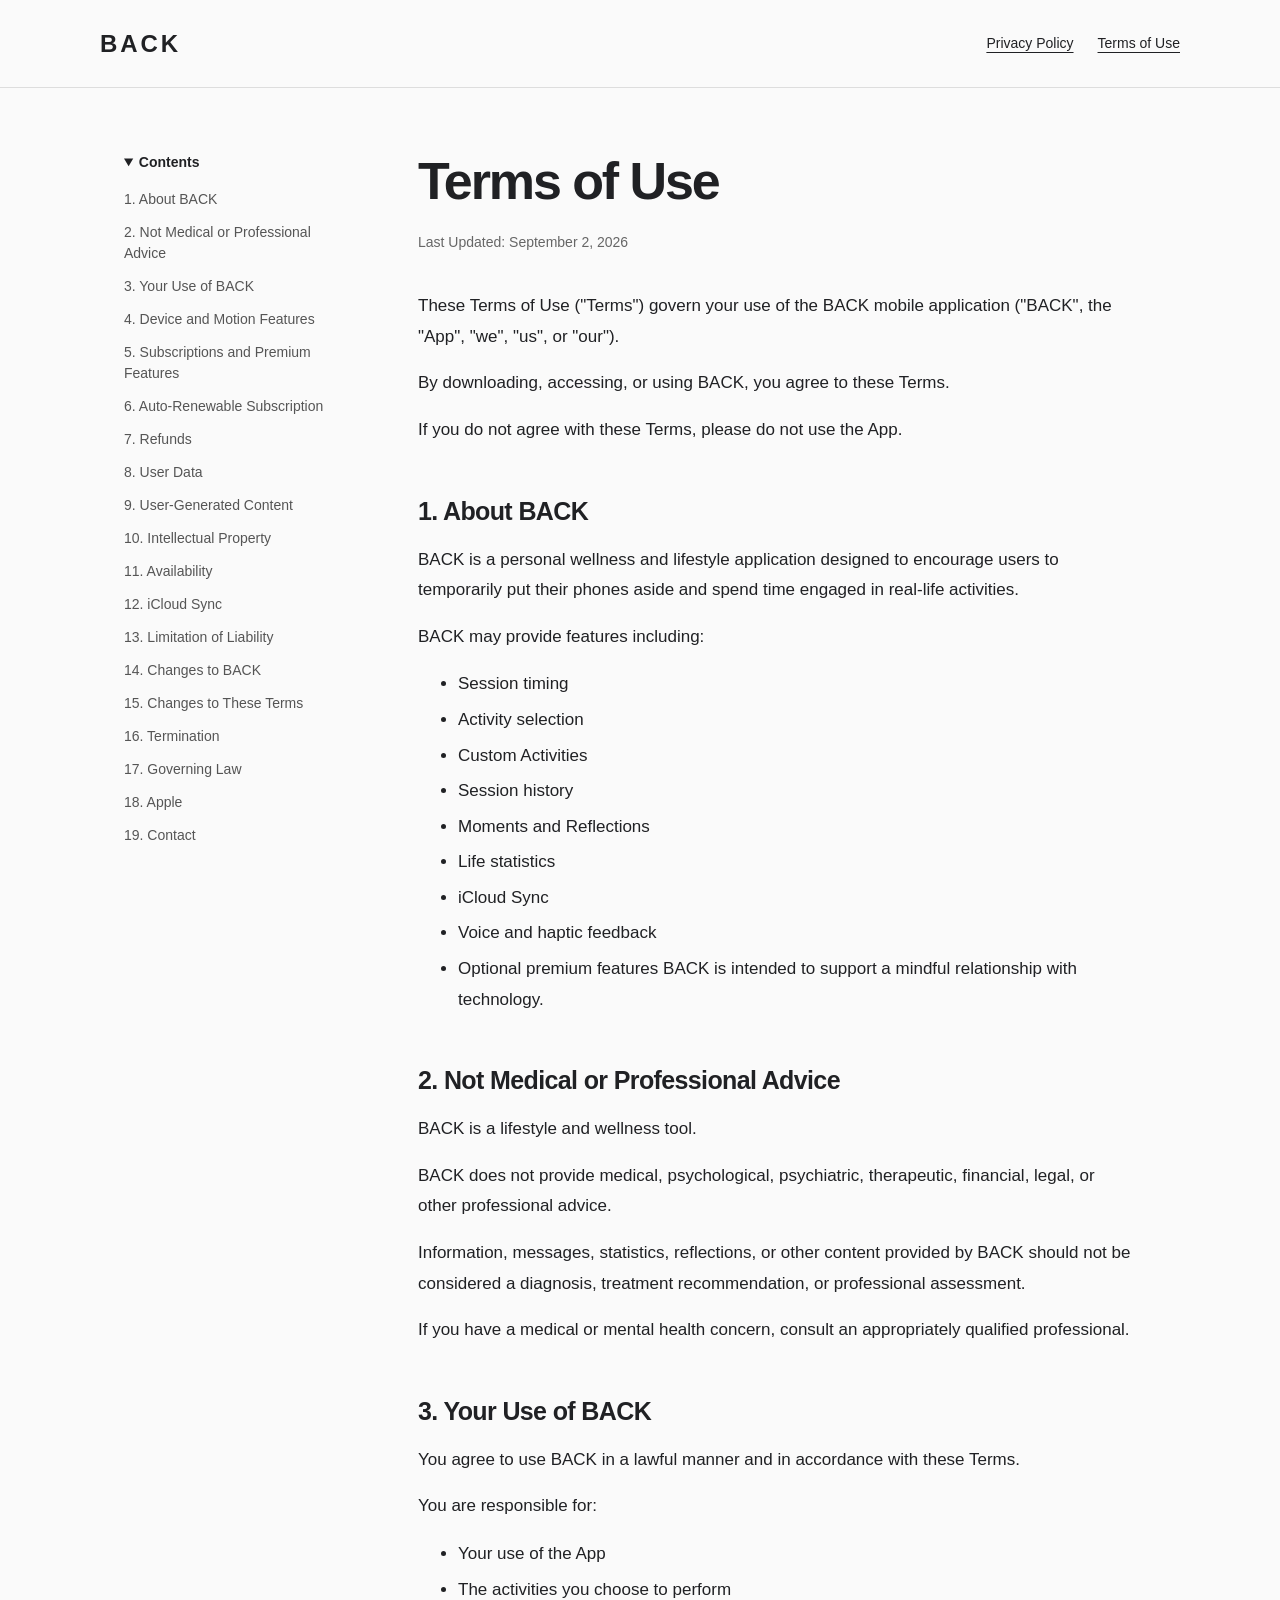
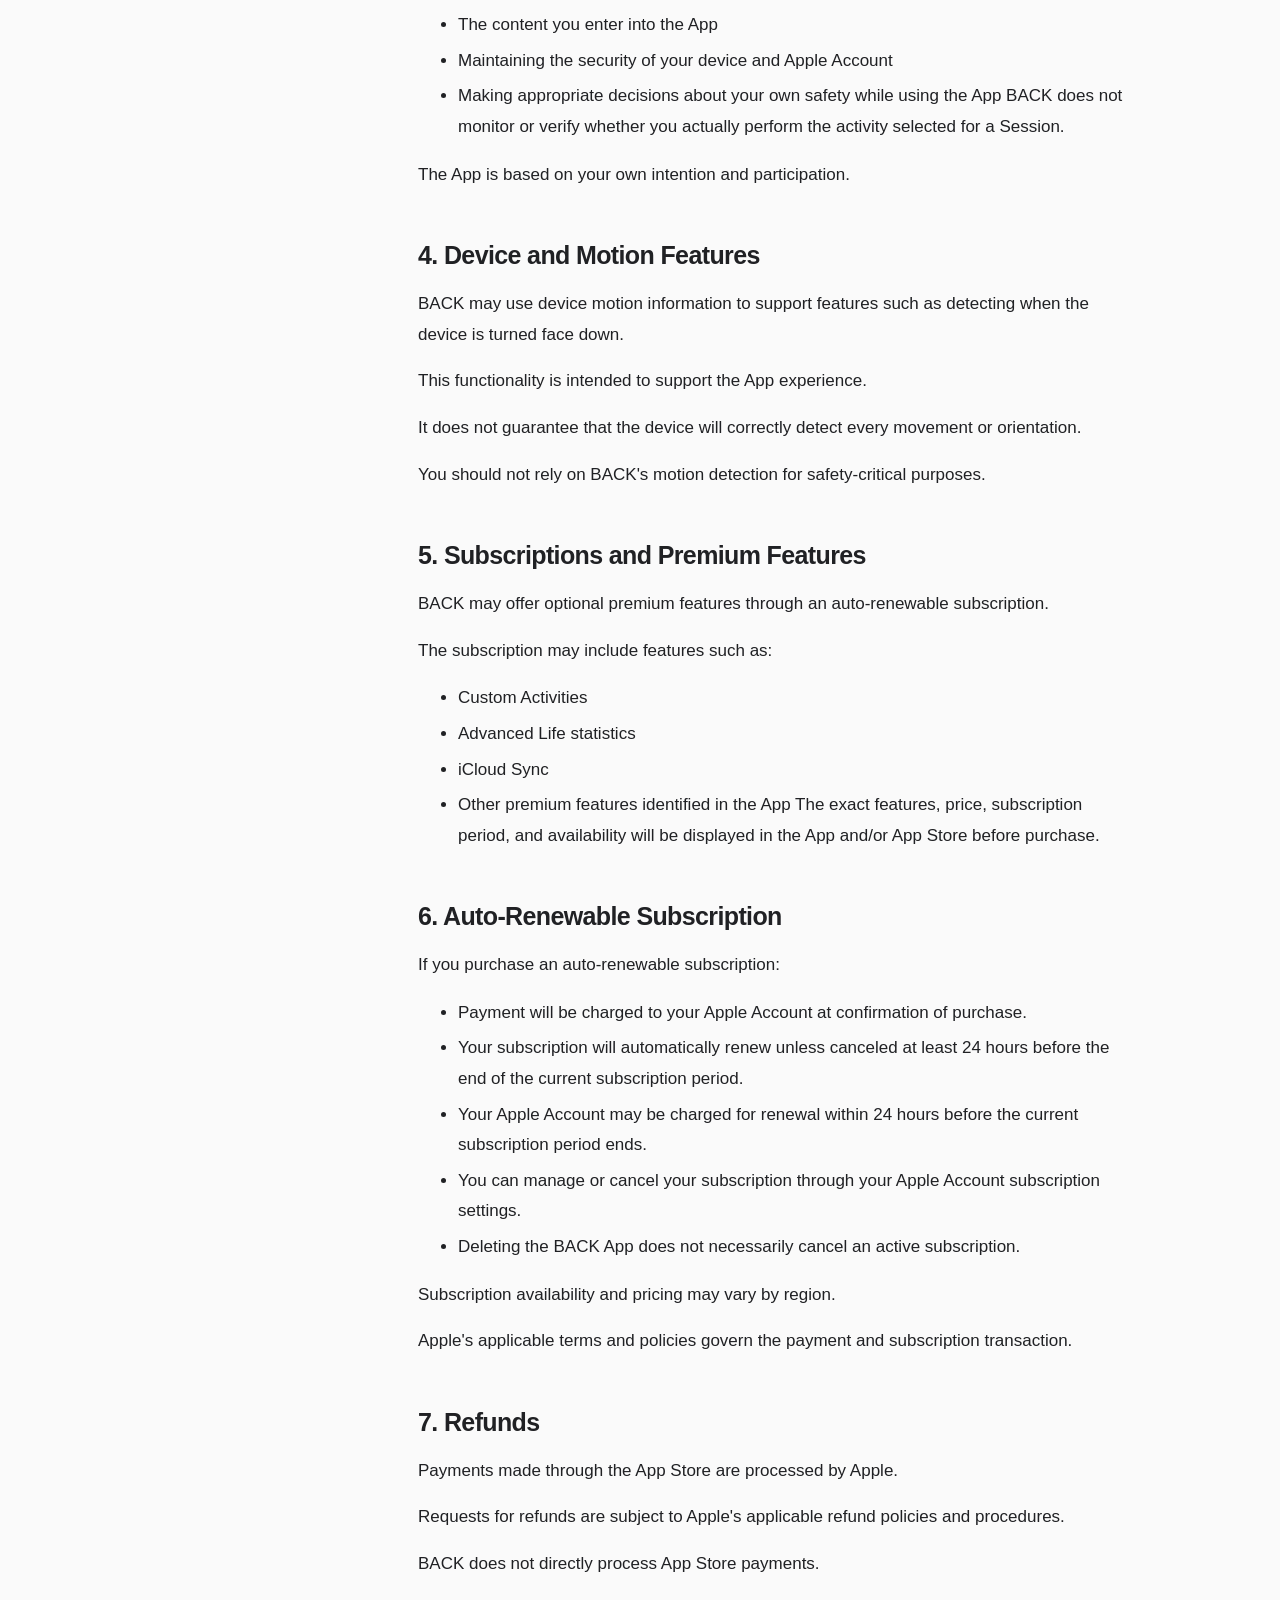
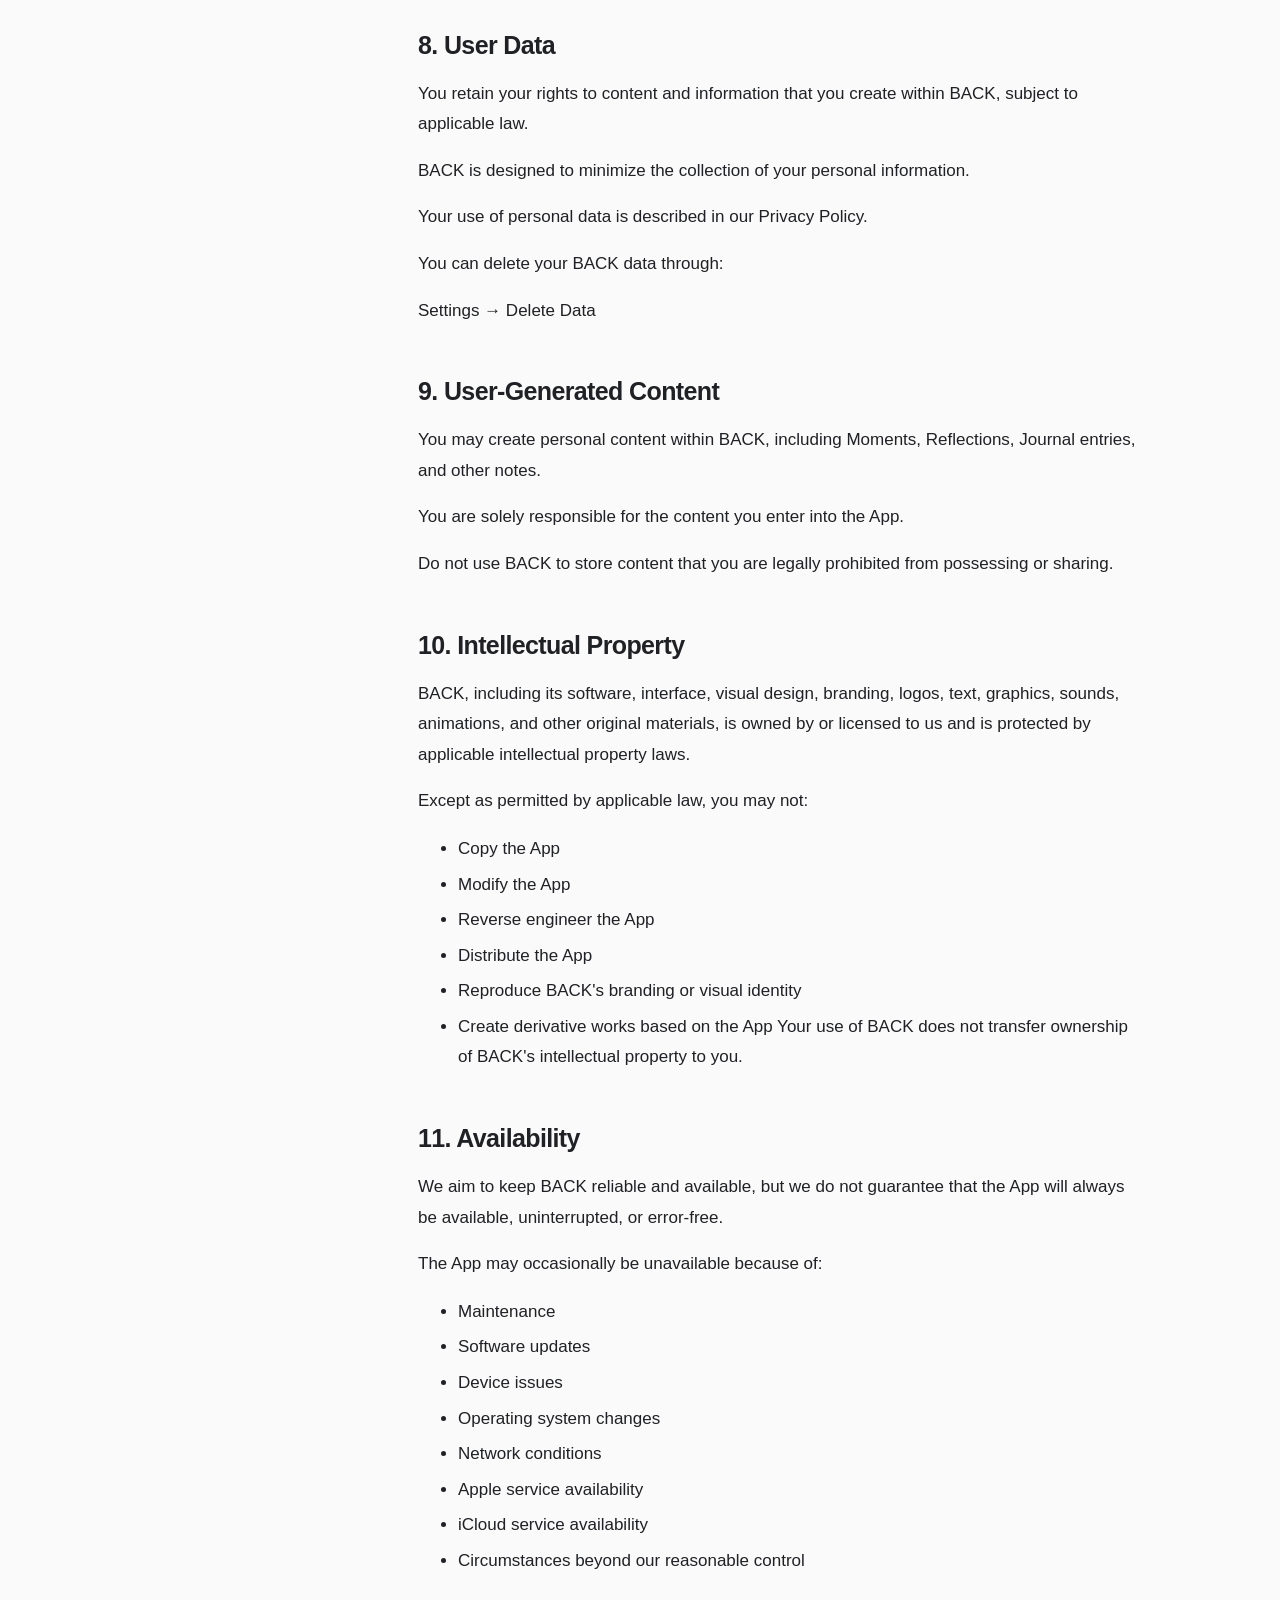
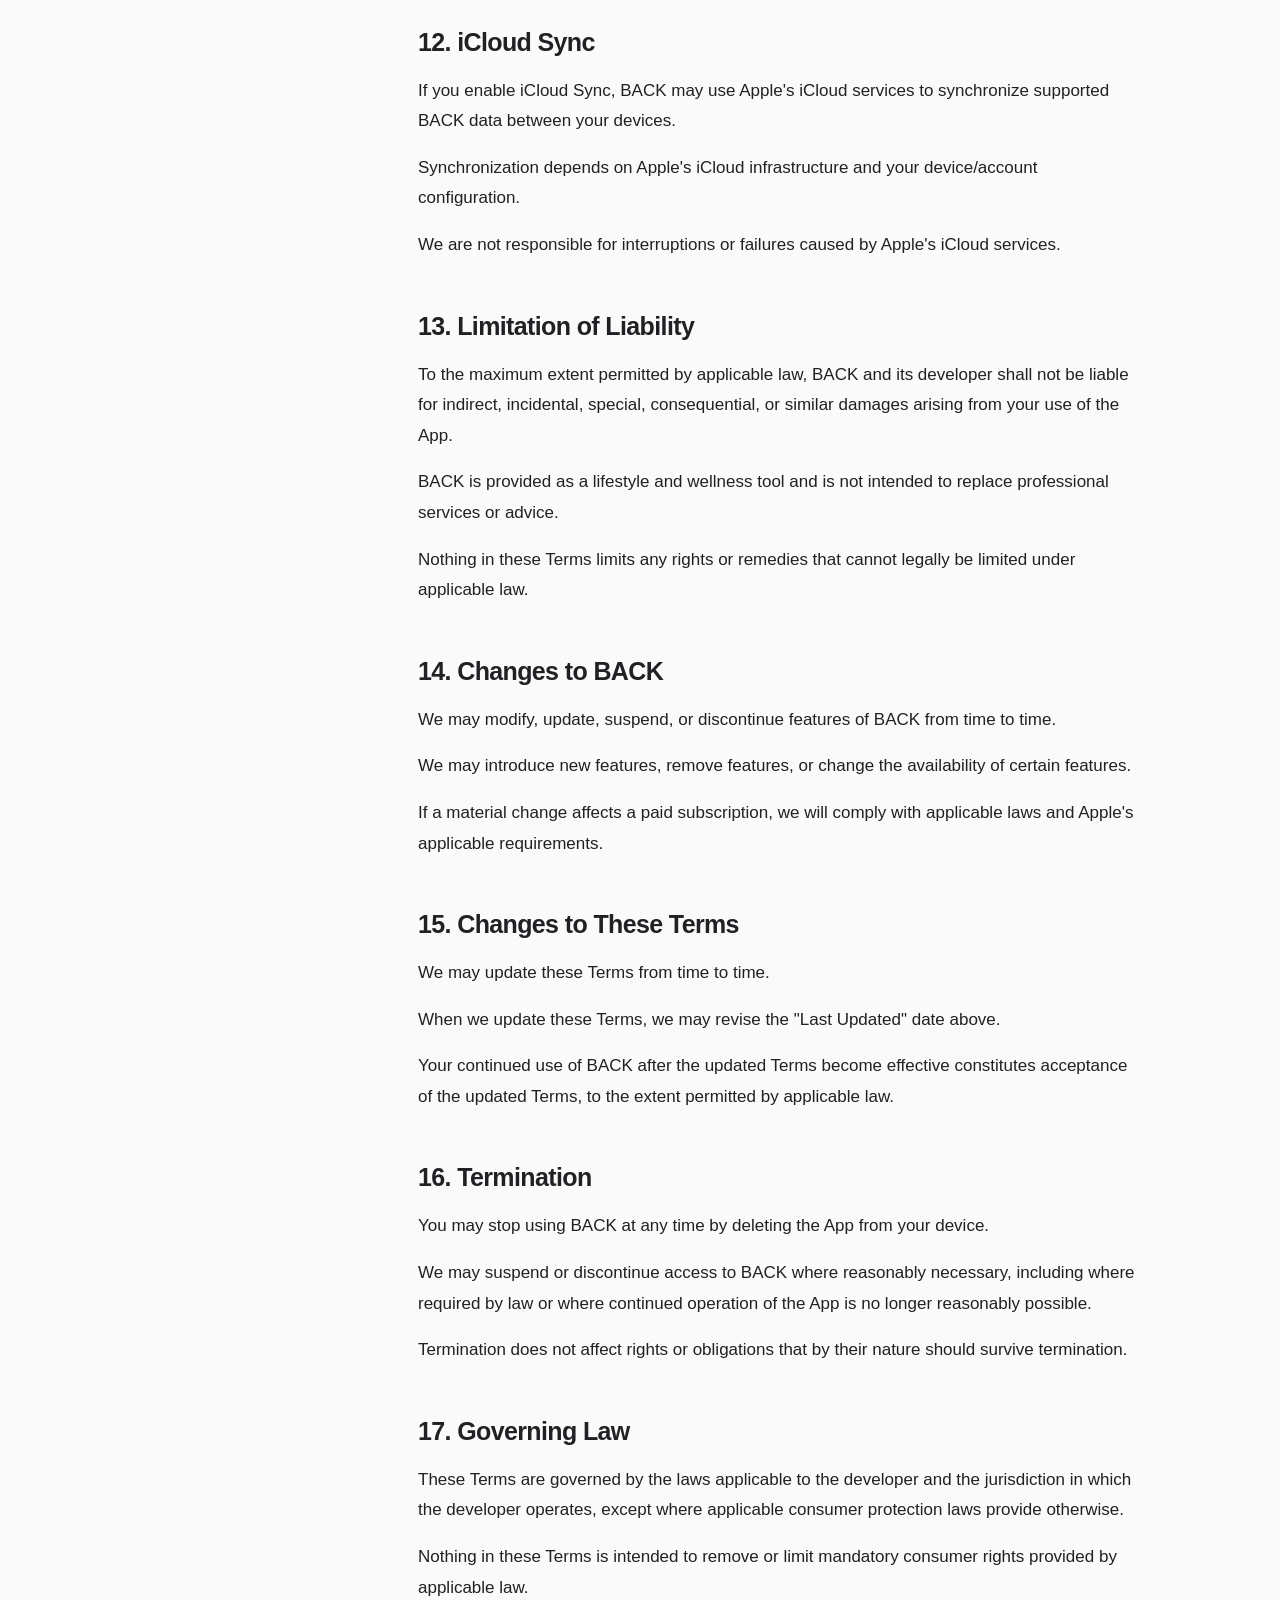
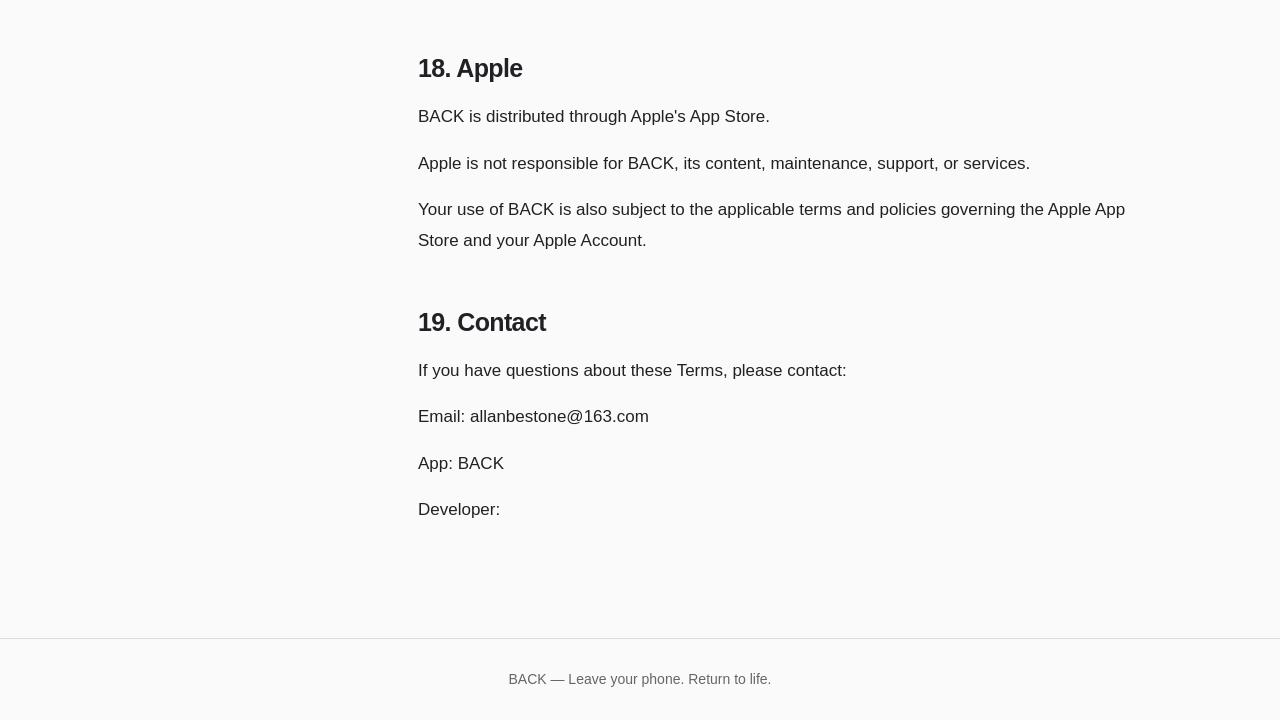
==== terms.html @ 3ff4a6d5 "Publish BACK privacy policy and terms of use" ====
<!doctype html><html lang="en"><head><meta charset="utf-8"><meta name="viewport" content="width=device-width, initial-scale=1"><title>Terms of Use · BACK</title><meta name="description" content="Terms of Use for the BACK mobile application."><link rel="stylesheet" href="style.css"></head><body><header><a class="brand" href="index.html">BACK</a><nav aria-label="Legal"><a href="privacy.html">Privacy Policy</a><a href="terms.html">Terms of Use</a></nav></header><main><div class="layout"><aside><details open><summary>Contents</summary><a href="#section-1">1. About BACK</a><a href="#section-2">2. Not Medical or Professional Advice</a><a href="#section-3">3. Your Use of BACK</a><a href="#section-4">4. Device and Motion Features</a><a href="#section-5">5. Subscriptions and Premium Features</a><a href="#section-6">6. Auto-Renewable Subscription</a><a href="#section-7">7. Refunds</a><a href="#section-8">8. User Data</a><a href="#section-9">9. User-Generated Content</a><a href="#section-10">10. Intellectual Property</a><a href="#section-11">11. Availability</a><a href="#section-12">12. iCloud Sync</a><a href="#section-13">13. Limitation of Liability</a><a href="#section-14">14. Changes to BACK</a><a href="#section-15">15. Changes to These Terms</a><a href="#section-16">16. Termination</a><a href="#section-17">17. Governing Law</a><a href="#section-18">18. Apple</a><a href="#section-19">19. Contact</a></details></aside><article><h1>Terms of Use</h1><p class="date">Last Updated: September 2, 2026</p><p>These Terms of Use (&quot;Terms&quot;) govern your use of the BACK mobile application (&quot;BACK&quot;, the &quot;App&quot;, &quot;we&quot;, &quot;us&quot;, or &quot;our&quot;).</p><p>By downloading, accessing, or using BACK, you agree to these Terms.</p><p>If you do not agree with these Terms, please do not use the App.</p><h2 id="section-1">1. About BACK</h2><p>BACK is a personal wellness and lifestyle application designed to encourage users to temporarily put their phones aside and spend time engaged in real-life activities.</p><p>BACK may provide features including:</p><ul><li>Session timing</li><li>Activity selection</li><li>Custom Activities</li><li>Session history</li><li>Moments and Reflections</li><li>Life statistics</li><li>iCloud Sync</li><li>Voice and haptic feedback</li><li>Optional premium features BACK is intended to support a mindful relationship with technology.</li></ul><h2 id="section-2">2. Not Medical or Professional Advice</h2><p>BACK is a lifestyle and wellness tool.</p><p>BACK does not provide medical, psychological, psychiatric, therapeutic, financial, legal, or other professional advice.</p><p>Information, messages, statistics, reflections, or other content provided by BACK should not be considered a diagnosis, treatment recommendation, or professional assessment.</p><p>If you have a medical or mental health concern, consult an appropriately qualified professional.</p><h2 id="section-3">3. Your Use of BACK</h2><p>You agree to use BACK in a lawful manner and in accordance with these Terms.</p><p>You are responsible for:</p><ul><li>Your use of the App</li><li>The activities you choose to perform</li><li>The content you enter into the App</li><li>Maintaining the security of your device and Apple Account</li><li>Making appropriate decisions about your own safety while using the App BACK does not monitor or verify whether you actually perform the activity selected for a Session.</li></ul><p>The App is based on your own intention and participation.</p><h2 id="section-4">4. Device and Motion Features</h2><p>BACK may use device motion information to support features such as detecting when the device is turned face down.</p><p>This functionality is intended to support the App experience.</p><p>It does not guarantee that the device will correctly detect every movement or orientation.</p><p>You should not rely on BACK&#x27;s motion detection for safety-critical purposes.</p><h2 id="section-5">5. Subscriptions and Premium Features</h2><p>BACK may offer optional premium features through an auto-renewable subscription.</p><p>The subscription may include features such as:</p><ul><li>Custom Activities</li><li>Advanced Life statistics</li><li>iCloud Sync</li><li>Other premium features identified in the App The exact features, price, subscription period, and availability will be displayed in the App and/or App Store before purchase.</li></ul><h2 id="section-6">6. Auto-Renewable Subscription</h2><p>If you purchase an auto-renewable subscription:</p><ul><li>Payment will be charged to your Apple Account at confirmation of purchase.</li><li>Your subscription will automatically renew unless canceled at least 24 hours before the end of the current subscription period.</li><li>Your Apple Account may be charged for renewal within 24 hours before the current subscription period ends.</li><li>You can manage or cancel your subscription through your Apple Account subscription settings.</li><li>Deleting the BACK App does not necessarily cancel an active subscription.</li></ul><p>Subscription availability and pricing may vary by region.</p><p>Apple&#x27;s applicable terms and policies govern the payment and subscription transaction.</p><h2 id="section-7">7. Refunds</h2><p>Payments made through the App Store are processed by Apple.</p><p>Requests for refunds are subject to Apple&#x27;s applicable refund policies and procedures.</p><p>BACK does not directly process App Store payments.</p><h2 id="section-8">8. User Data</h2><p>You retain your rights to content and information that you create within BACK, subject to applicable law.</p><p>BACK is designed to minimize the collection of your personal information.</p><p>Your use of personal data is described in our Privacy Policy.</p><p>You can delete your BACK data through:</p><p>Settings → Delete Data</p><h2 id="section-9">9. User-Generated Content</h2><p>You may create personal content within BACK, including Moments, Reflections, Journal entries, and other notes.</p><p>You are solely responsible for the content you enter into the App.</p><p>Do not use BACK to store content that you are legally prohibited from possessing or sharing.</p><h2 id="section-10">10. Intellectual Property</h2><p>BACK, including its software, interface, visual design, branding, logos, text, graphics, sounds, animations, and other original materials, is owned by or licensed to us and is protected by applicable intellectual property laws.</p><p>Except as permitted by applicable law, you may not:</p><ul><li>Copy the App</li><li>Modify the App</li><li>Reverse engineer the App</li><li>Distribute the App</li><li>Reproduce BACK&#x27;s branding or visual identity</li><li>Create derivative works based on the App Your use of BACK does not transfer ownership of BACK&#x27;s intellectual property to you.</li></ul><h2 id="section-11">11. Availability</h2><p>We aim to keep BACK reliable and available, but we do not guarantee that the App will always be available, uninterrupted, or error-free.</p><p>The App may occasionally be unavailable because of:</p><ul><li>Maintenance</li><li>Software updates</li><li>Device issues</li><li>Operating system changes</li><li>Network conditions</li><li>Apple service availability</li><li>iCloud service availability</li><li>Circumstances beyond our reasonable control</li></ul><h2 id="section-12">12. iCloud Sync</h2><p>If you enable iCloud Sync, BACK may use Apple&#x27;s iCloud services to synchronize supported BACK data between your devices.</p><p>Synchronization depends on Apple&#x27;s iCloud infrastructure and your device/account configuration.</p><p>We are not responsible for interruptions or failures caused by Apple&#x27;s iCloud services.</p><h2 id="section-13">13. Limitation of Liability</h2><p>To the maximum extent permitted by applicable law, BACK and its developer shall not be liable for indirect, incidental, special, consequential, or similar damages arising from your use of the App.</p><p>BACK is provided as a lifestyle and wellness tool and is not intended to replace professional services or advice.</p><p>Nothing in these Terms limits any rights or remedies that cannot legally be limited under applicable law.</p><h2 id="section-14">14. Changes to BACK</h2><p>We may modify, update, suspend, or discontinue features of BACK from time to time.</p><p>We may introduce new features, remove features, or change the availability of certain features.</p><p>If a material change affects a paid subscription, we will comply with applicable laws and Apple&#x27;s applicable requirements.</p><h2 id="section-15">15. Changes to These Terms</h2><p>We may update these Terms from time to time.</p><p>When we update these Terms, we may revise the &quot;Last Updated&quot; date above.</p><p>Your continued use of BACK after the updated Terms become effective constitutes acceptance of the updated Terms, to the extent permitted by applicable law.</p><h2 id="section-16">16. Termination</h2><p>You may stop using BACK at any time by deleting the App from your device.</p><p>We may suspend or discontinue access to BACK where reasonably necessary, including where required by law or where continued operation of the App is no longer reasonably possible.</p><p>Termination does not affect rights or obligations that by their nature should survive termination.</p><h2 id="section-17">17. Governing Law</h2><p>These Terms are governed by the laws applicable to the developer and the jurisdiction in which the developer operates, except where applicable consumer protection laws provide otherwise.</p><p>Nothing in these Terms is intended to remove or limit mandatory consumer rights provided by applicable law.</p><h2 id="section-18">18. Apple</h2><p>BACK is distributed through Apple&#x27;s App Store.</p><p>Apple is not responsible for BACK, its content, maintenance, support, or services.</p><p>Your use of BACK is also subject to the applicable terms and policies governing the Apple App Store and your Apple Account.</p><h2 id="section-19">19. Contact</h2><p>If you have questions about these Terms, please contact:</p><p>Email: allanbestone@163.com</p><p>App: BACK</p><p>Developer:</p></article></div></main><footer>BACK — Leave your phone. Return to life.</footer></body></html>
---- style.css ----
*{box-sizing:border-box}html{scroll-behavior:smooth}body{margin:0;color:#202124;background:#fafafa;font:17px/1.8 -apple-system,BlinkMacSystemFont,"Segoe UI",sans-serif}a{color:inherit;text-underline-offset:4px}header{border-bottom:1px solid #ddd;padding:22px max(24px,calc((100% - 1080px)/2));display:flex;align-items:center;justify-content:space-between;gap:24px}.brand{font-size:24px;font-weight:800;letter-spacing:.12em;text-decoration:none}nav{display:flex;gap:24px;font-size:14px}main{max-width:1080px;margin:auto;padding:64px 24px 96px}.layout{display:grid;grid-template-columns:230px minmax(0,1fr);gap:64px}aside{font-size:14px;line-height:1.5}aside details{position:sticky;top:24px}summary{font-weight:600;margin-bottom:16px;cursor:pointer}aside a{display:block;text-decoration:none;margin:12px 0;color:#555}article{max-width:720px;min-width:0}h1{font-size:clamp(36px,6vw,52px);line-height:1.15;letter-spacing:-.04em;margin:0 0 18px}h2{font-size:25px;line-height:1.4;margin:48px 0 16px;letter-spacing:-.025em;scroll-margin-top:24px}h3{font-size:19px;margin:30px 0 12px}p{margin:0 0 16px}li{margin:5px 0}.date{color:#666;font-size:14px;margin-bottom:36px}footer{border-top:1px solid #ddd;padding:28px 24px;text-align:center;color:#666;font-size:14px}.links{margin-top:40px;max-width:720px}.links a{display:flex;justify-content:space-between;padding:25px 0;border-top:1px solid #ccc;font-size:24px;text-decoration:none}.links a:last-child{border-bottom:1px solid #ccc}a:hover{color:#426b46}a:focus-visible,summary:focus-visible{outline:3px solid #426b46;outline-offset:5px}@media(max-width:760px){header{align-items:flex-start}nav{gap:12px;flex-wrap:wrap;justify-content:flex-end}main{padding-top:40px}.layout{grid-template-columns:1fr;gap:32px}aside details{position:static}h2{margin-top:36px}}@media print{header,aside,footer{display:none}.layout{display:block}main{padding:0}body{background:white;color:black;font-size:11pt}h2,h3{break-after:avoid}a{text-decoration:none}}
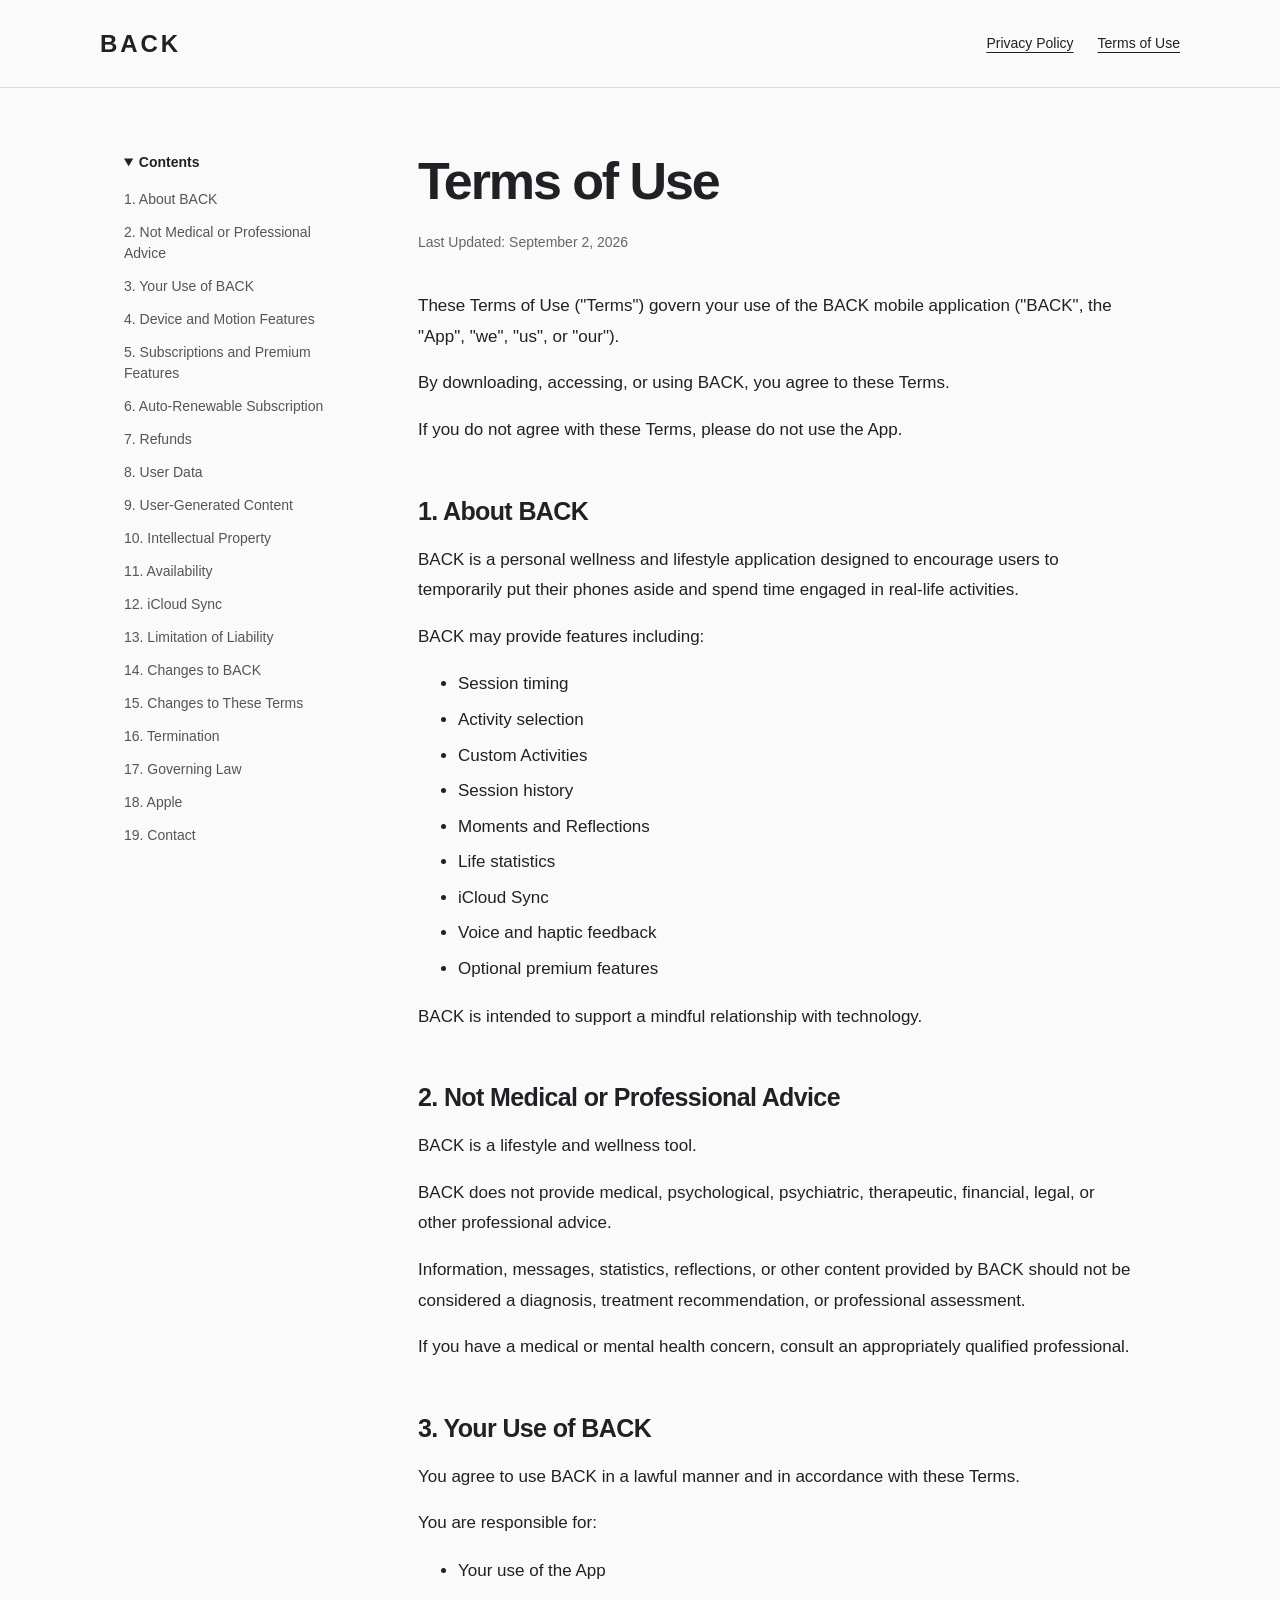
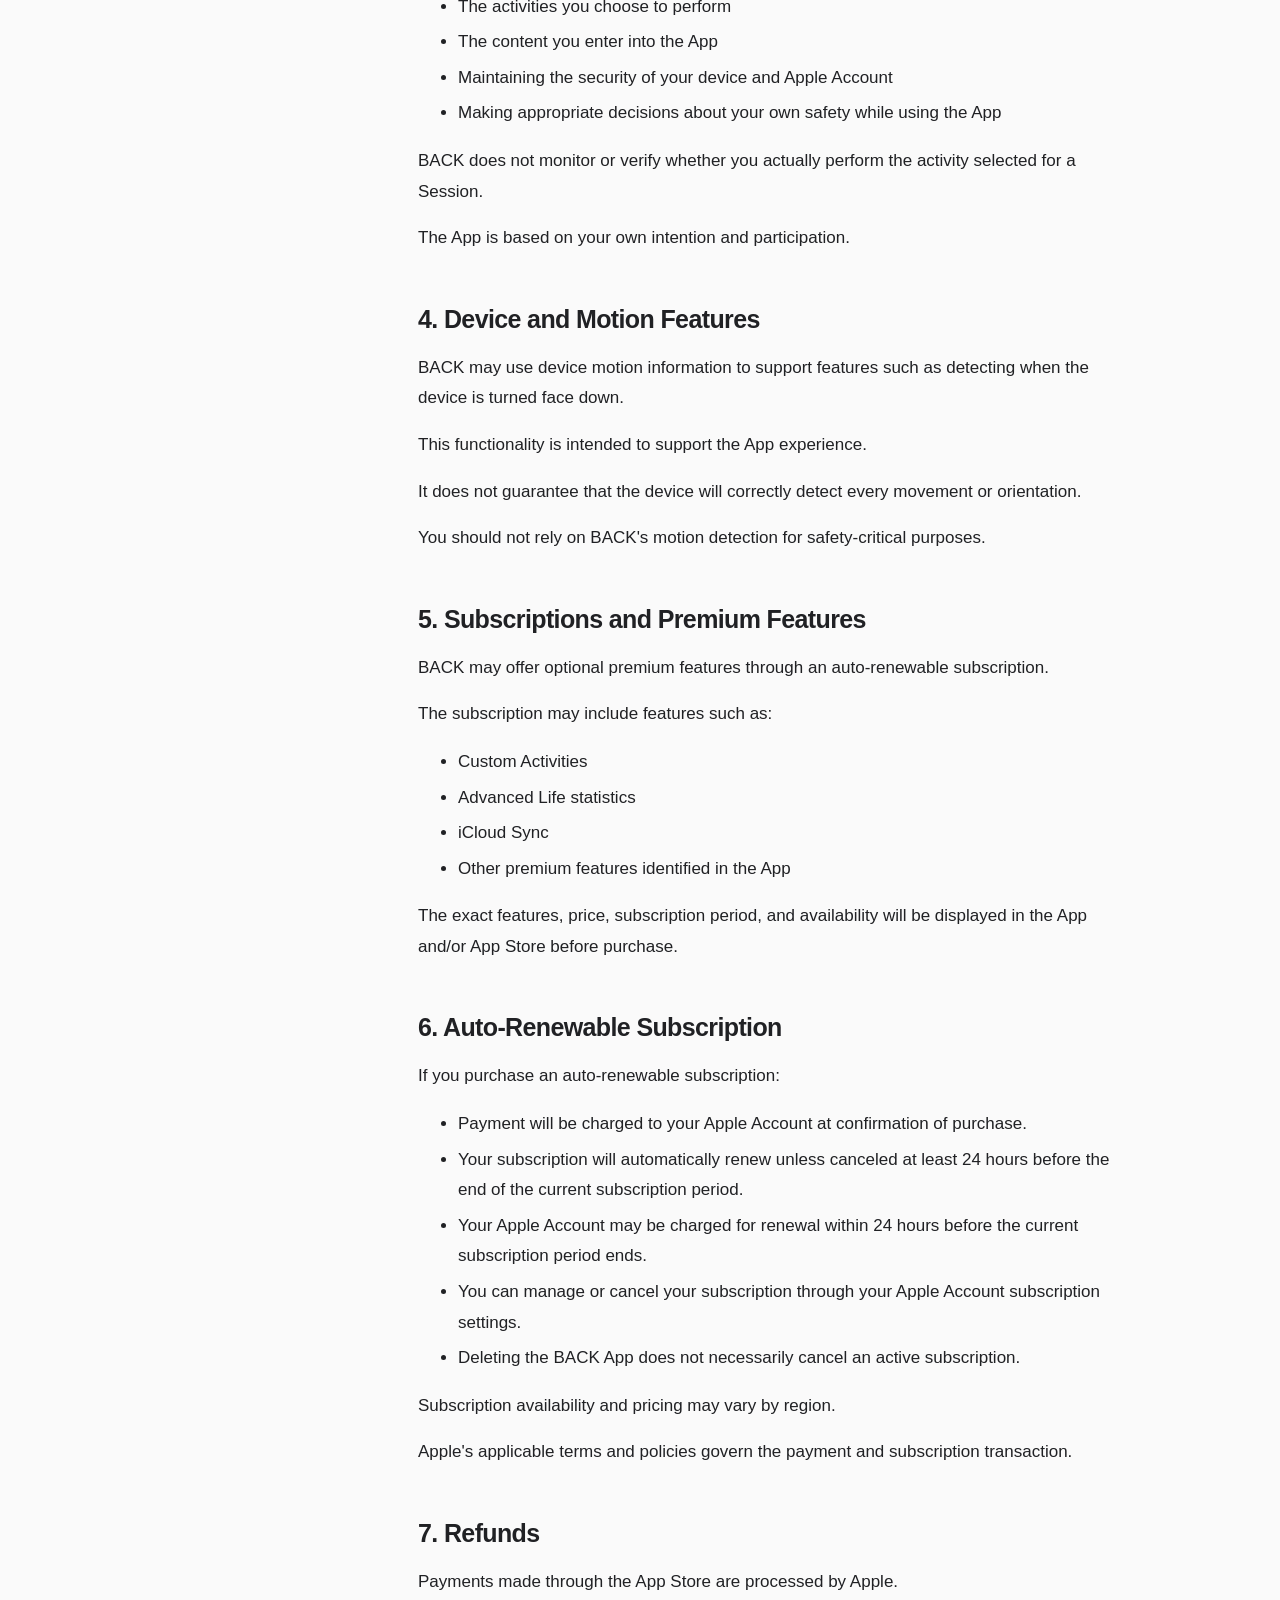
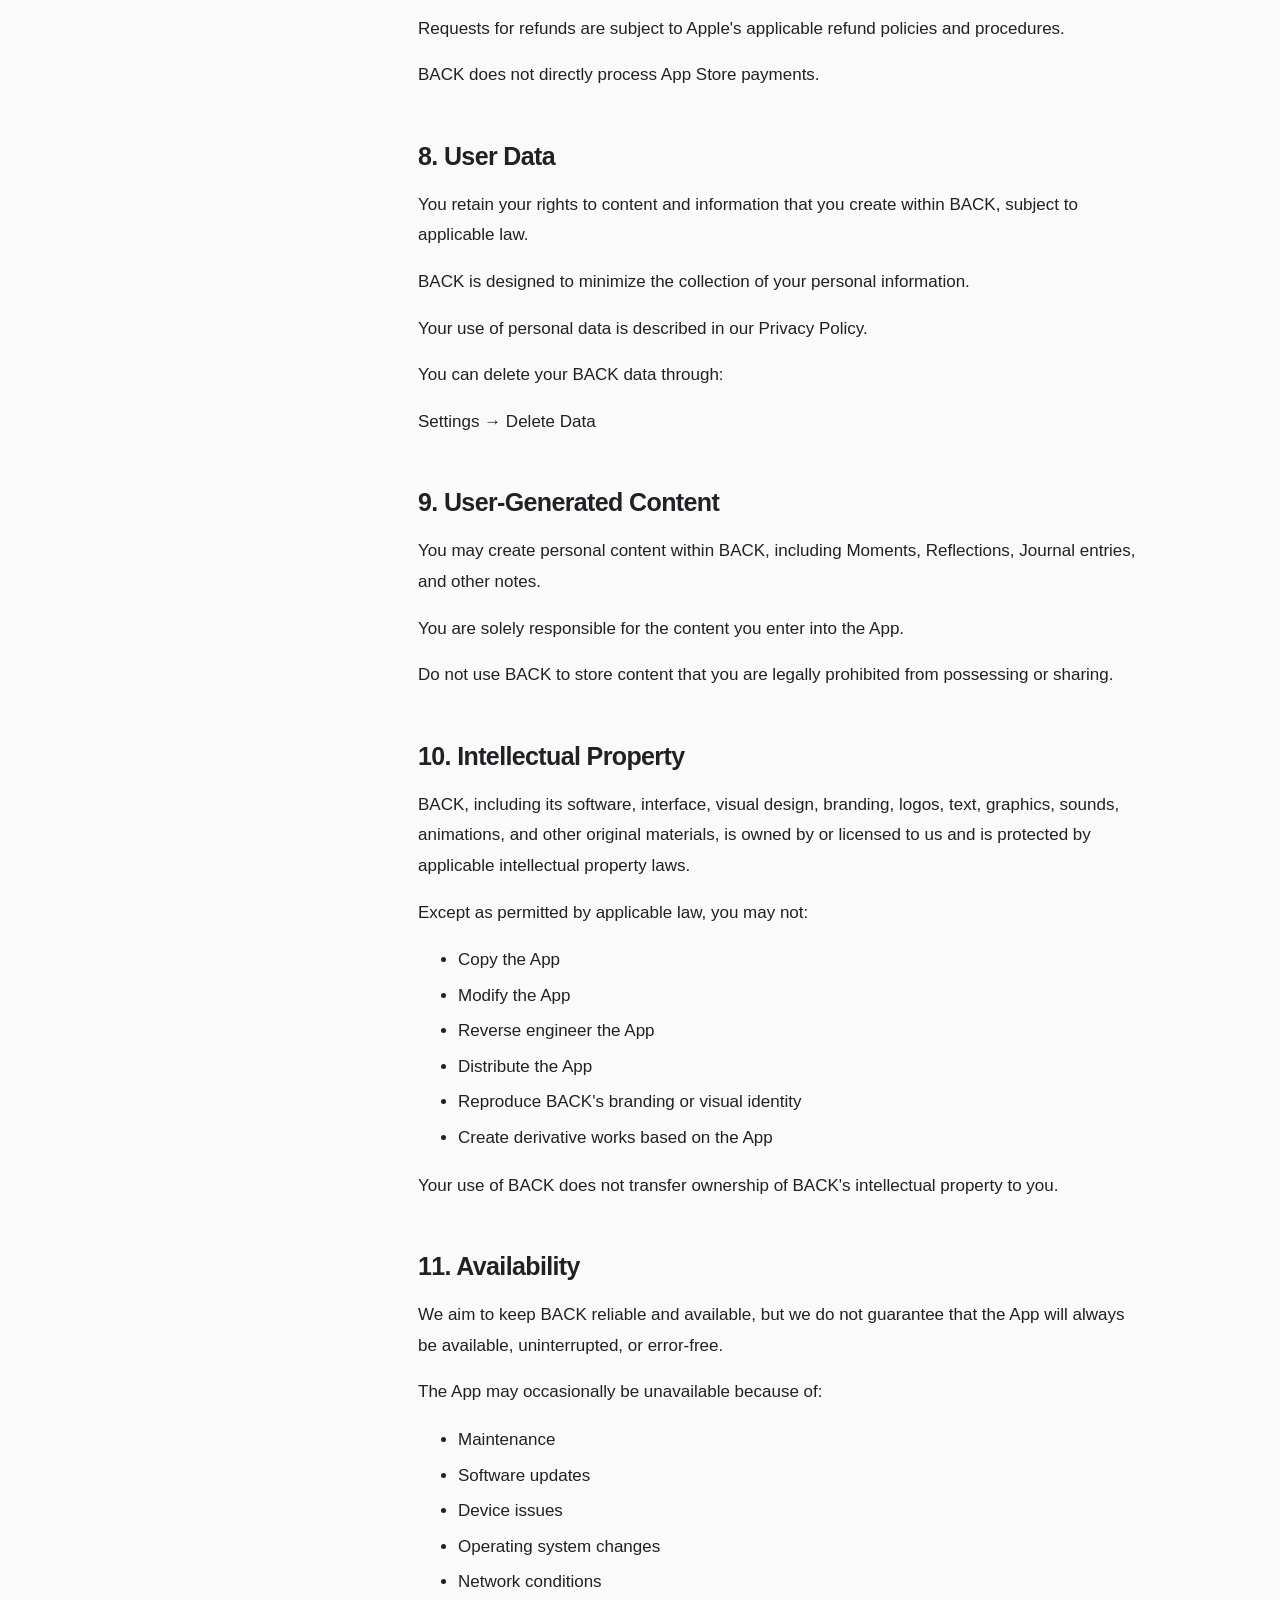
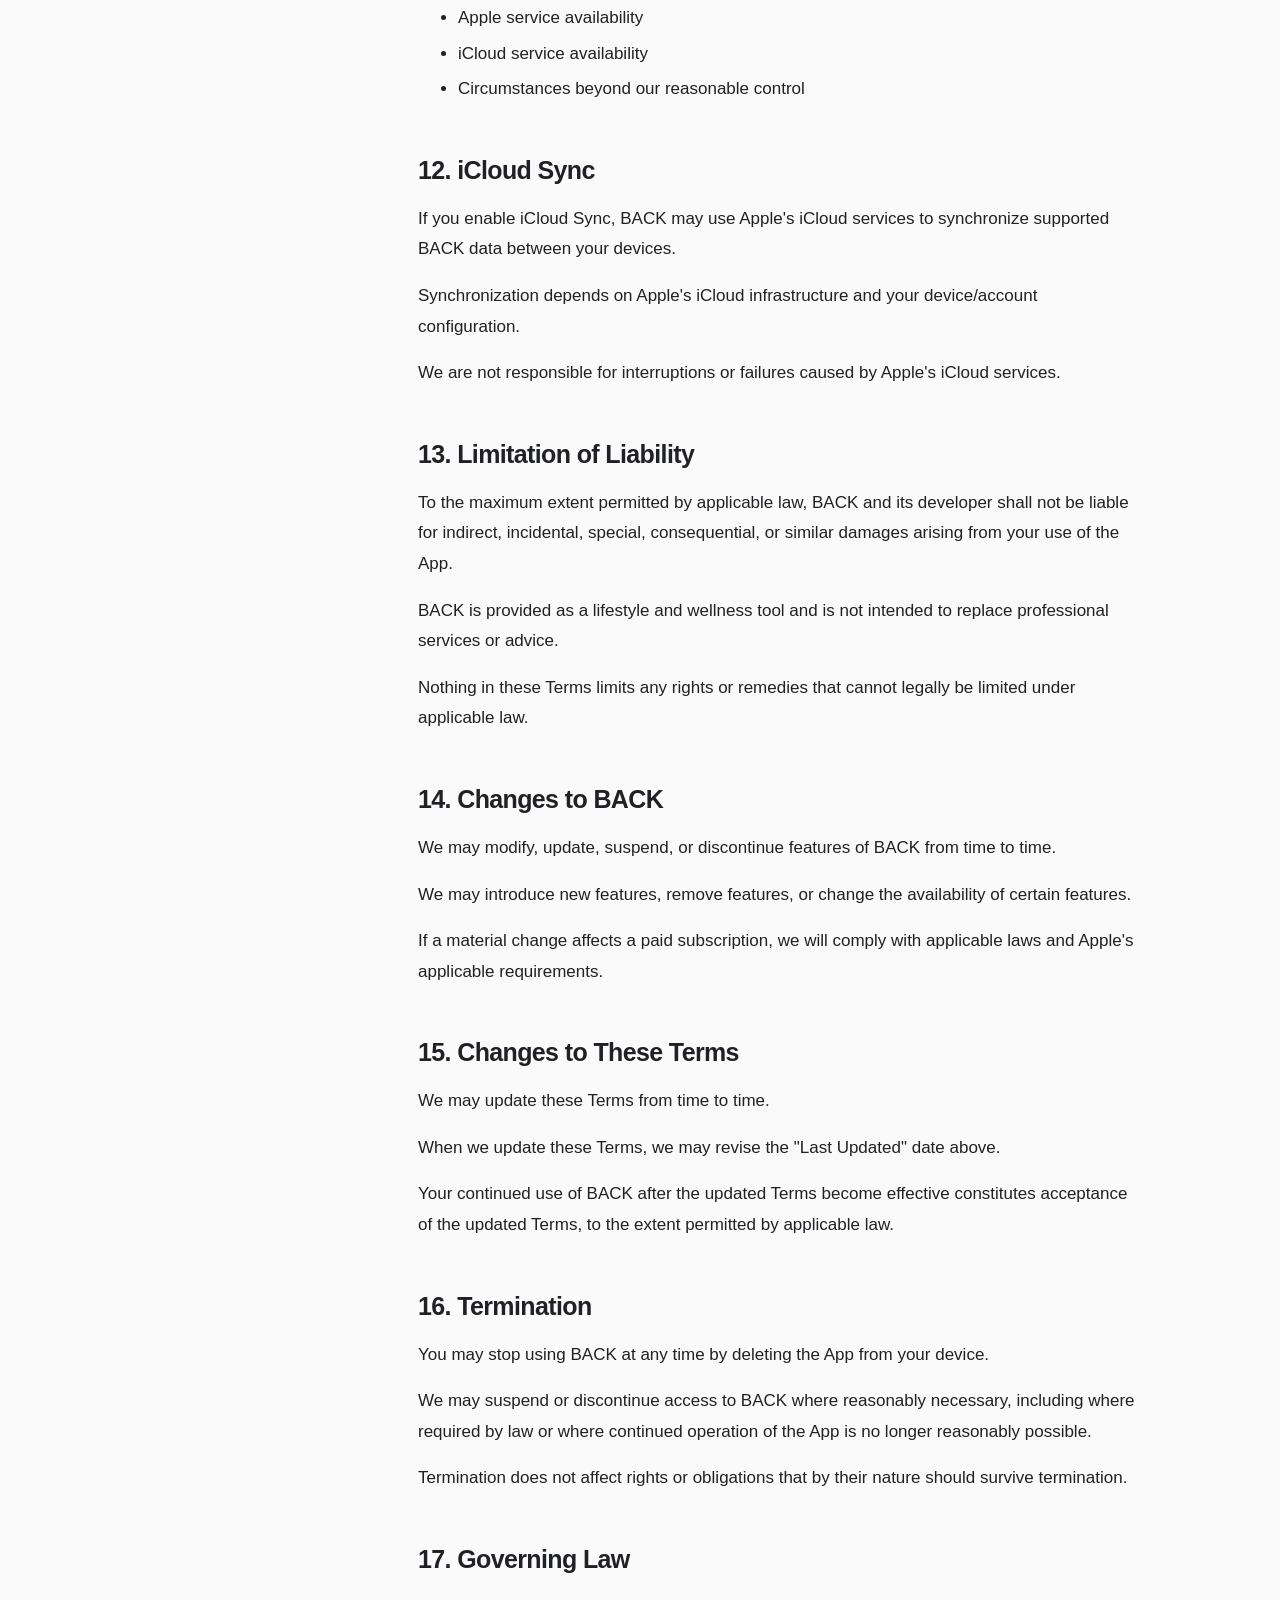
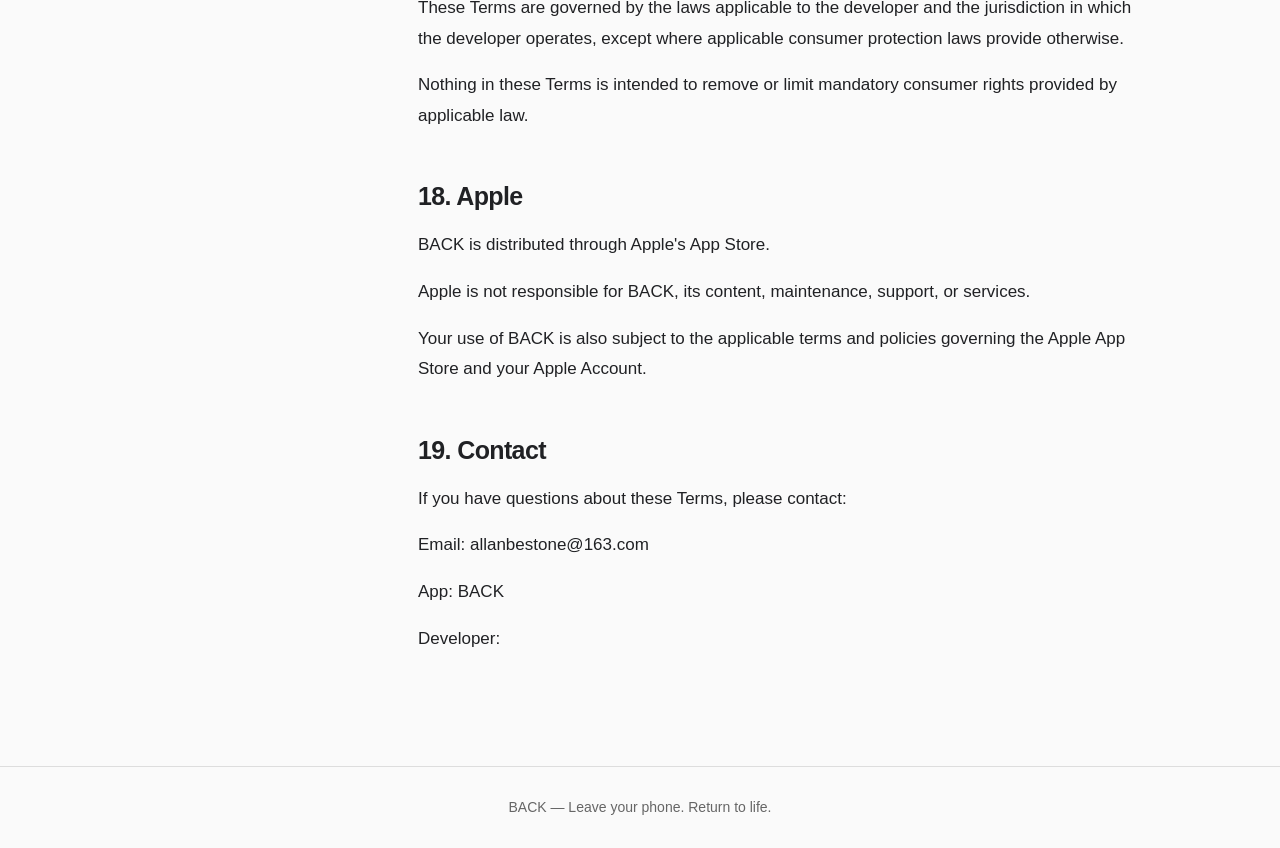
==== commit 97384fa0: "Improve legal document paragraph formatting" ====
--- a/terms.html
+++ b/terms.html
@@ -1 +1 @@
-<!doctype html><html lang="en"><head><meta charset="utf-8"><meta name="viewport" content="width=device-width, initial-scale=1"><title>Terms of Use · BACK</title><meta name="description" content="Terms of Use for the BACK mobile application."><link rel="stylesheet" href="style.css"></head><body><header><a class="brand" href="index.html">BACK</a><nav aria-label="Legal"><a href="privacy.html">Privacy Policy</a><a href="terms.html">Terms of Use</a></nav></header><main><div class="layout"><aside><details open><summary>Contents</summary><a href="#section-1">1. About BACK</a><a href="#section-2">2. Not Medical or Professional Advice</a><a href="#section-3">3. Your Use of BACK</a><a href="#section-4">4. Device and Motion Features</a><a href="#section-5">5. Subscriptions and Premium Features</a><a href="#section-6">6. Auto-Renewable Subscription</a><a href="#section-7">7. Refunds</a><a href="#section-8">8. User Data</a><a href="#section-9">9. User-Generated Content</a><a href="#section-10">10. Intellectual Property</a><a href="#section-11">11. Availability</a><a href="#section-12">12. iCloud Sync</a><a href="#section-13">13. Limitation of Liability</a><a href="#section-14">14. Changes to BACK</a><a href="#section-15">15. Changes to These Terms</a><a href="#section-16">16. Termination</a><a href="#section-17">17. Governing Law</a><a href="#section-18">18. Apple</a><a href="#section-19">19. Contact</a></details></aside><article><h1>Terms of Use</h1><p class="date">Last Updated: September 2, 2026</p><p>These Terms of Use (&quot;Terms&quot;) govern your use of the BACK mobile application (&quot;BACK&quot;, the &quot;App&quot;, &quot;we&quot;, &quot;us&quot;, or &quot;our&quot;).</p><p>By downloading, accessing, or using BACK, you agree to these Terms.</p><p>If you do not agree with these Terms, please do not use the App.</p><h2 id="section-1">1. About BACK</h2><p>BACK is a personal wellness and lifestyle application designed to encourage users to temporarily put their phones aside and spend time engaged in real-life activities.</p><p>BACK may provide features including:</p><ul><li>Session timing</li><li>Activity selection</li><li>Custom Activities</li><li>Session history</li><li>Moments and Reflections</li><li>Life statistics</li><li>iCloud Sync</li><li>Voice and haptic feedback</li><li>Optional premium features BACK is intended to support a mindful relationship with technology.</li></ul><h2 id="section-2">2. Not Medical or Professional Advice</h2><p>BACK is a lifestyle and wellness tool.</p><p>BACK does not provide medical, psychological, psychiatric, therapeutic, financial, legal, or other professional advice.</p><p>Information, messages, statistics, reflections, or other content provided by BACK should not be considered a diagnosis, treatment recommendation, or professional assessment.</p><p>If you have a medical or mental health concern, consult an appropriately qualified professional.</p><h2 id="section-3">3. Your Use of BACK</h2><p>You agree to use BACK in a lawful manner and in accordance with these Terms.</p><p>You are responsible for:</p><ul><li>Your use of the App</li><li>The activities you choose to perform</li><li>The content you enter into the App</li><li>Maintaining the security of your device and Apple Account</li><li>Making appropriate decisions about your own safety while using the App BACK does not monitor or verify whether you actually perform the activity selected for a Session.</li></ul><p>The App is based on your own intention and participation.</p><h2 id="section-4">4. Device and Motion Features</h2><p>BACK may use device motion information to support features such as detecting when the device is turned face down.</p><p>This functionality is intended to support the App experience.</p><p>It does not guarantee that the device will correctly detect every movement or orientation.</p><p>You should not rely on BACK&#x27;s motion detection for safety-critical purposes.</p><h2 id="section-5">5. Subscriptions and Premium Features</h2><p>BACK may offer optional premium features through an auto-renewable subscription.</p><p>The subscription may include features such as:</p><ul><li>Custom Activities</li><li>Advanced Life statistics</li><li>iCloud Sync</li><li>Other premium features identified in the App The exact features, price, subscription period, and availability will be displayed in the App and/or App Store before purchase.</li></ul><h2 id="section-6">6. Auto-Renewable Subscription</h2><p>If you purchase an auto-renewable subscription:</p><ul><li>Payment will be charged to your Apple Account at confirmation of purchase.</li><li>Your subscription will automatically renew unless canceled at least 24 hours before the end of the current subscription period.</li><li>Your Apple Account may be charged for renewal within 24 hours before the current subscription period ends.</li><li>You can manage or cancel your subscription through your Apple Account subscription settings.</li><li>Deleting the BACK App does not necessarily cancel an active subscription.</li></ul><p>Subscription availability and pricing may vary by region.</p><p>Apple&#x27;s applicable terms and policies govern the payment and subscription transaction.</p><h2 id="section-7">7. Refunds</h2><p>Payments made through the App Store are processed by Apple.</p><p>Requests for refunds are subject to Apple&#x27;s applicable refund policies and procedures.</p><p>BACK does not directly process App Store payments.</p><h2 id="section-8">8. User Data</h2><p>You retain your rights to content and information that you create within BACK, subject to applicable law.</p><p>BACK is designed to minimize the collection of your personal information.</p><p>Your use of personal data is described in our Privacy Policy.</p><p>You can delete your BACK data through:</p><p>Settings → Delete Data</p><h2 id="section-9">9. User-Generated Content</h2><p>You may create personal content within BACK, including Moments, Reflections, Journal entries, and other notes.</p><p>You are solely responsible for the content you enter into the App.</p><p>Do not use BACK to store content that you are legally prohibited from possessing or sharing.</p><h2 id="section-10">10. Intellectual Property</h2><p>BACK, including its software, interface, visual design, branding, logos, text, graphics, sounds, animations, and other original materials, is owned by or licensed to us and is protected by applicable intellectual property laws.</p><p>Except as permitted by applicable law, you may not:</p><ul><li>Copy the App</li><li>Modify the App</li><li>Reverse engineer the App</li><li>Distribute the App</li><li>Reproduce BACK&#x27;s branding or visual identity</li><li>Create derivative works based on the App Your use of BACK does not transfer ownership of BACK&#x27;s intellectual property to you.</li></ul><h2 id="section-11">11. Availability</h2><p>We aim to keep BACK reliable and available, but we do not guarantee that the App will always be available, uninterrupted, or error-free.</p><p>The App may occasionally be unavailable because of:</p><ul><li>Maintenance</li><li>Software updates</li><li>Device issues</li><li>Operating system changes</li><li>Network conditions</li><li>Apple service availability</li><li>iCloud service availability</li><li>Circumstances beyond our reasonable control</li></ul><h2 id="section-12">12. iCloud Sync</h2><p>If you enable iCloud Sync, BACK may use Apple&#x27;s iCloud services to synchronize supported BACK data between your devices.</p><p>Synchronization depends on Apple&#x27;s iCloud infrastructure and your device/account configuration.</p><p>We are not responsible for interruptions or failures caused by Apple&#x27;s iCloud services.</p><h2 id="section-13">13. Limitation of Liability</h2><p>To the maximum extent permitted by applicable law, BACK and its developer shall not be liable for indirect, incidental, special, consequential, or similar damages arising from your use of the App.</p><p>BACK is provided as a lifestyle and wellness tool and is not intended to replace professional services or advice.</p><p>Nothing in these Terms limits any rights or remedies that cannot legally be limited under applicable law.</p><h2 id="section-14">14. Changes to BACK</h2><p>We may modify, update, suspend, or discontinue features of BACK from time to time.</p><p>We may introduce new features, remove features, or change the availability of certain features.</p><p>If a material change affects a paid subscription, we will comply with applicable laws and Apple&#x27;s applicable requirements.</p><h2 id="section-15">15. Changes to These Terms</h2><p>We may update these Terms from time to time.</p><p>When we update these Terms, we may revise the &quot;Last Updated&quot; date above.</p><p>Your continued use of BACK after the updated Terms become effective constitutes acceptance of the updated Terms, to the extent permitted by applicable law.</p><h2 id="section-16">16. Termination</h2><p>You may stop using BACK at any time by deleting the App from your device.</p><p>We may suspend or discontinue access to BACK where reasonably necessary, including where required by law or where continued operation of the App is no longer reasonably possible.</p><p>Termination does not affect rights or obligations that by their nature should survive termination.</p><h2 id="section-17">17. Governing Law</h2><p>These Terms are governed by the laws applicable to the developer and the jurisdiction in which the developer operates, except where applicable consumer protection laws provide otherwise.</p><p>Nothing in these Terms is intended to remove or limit mandatory consumer rights provided by applicable law.</p><h2 id="section-18">18. Apple</h2><p>BACK is distributed through Apple&#x27;s App Store.</p><p>Apple is not responsible for BACK, its content, maintenance, support, or services.</p><p>Your use of BACK is also subject to the applicable terms and policies governing the Apple App Store and your Apple Account.</p><h2 id="section-19">19. Contact</h2><p>If you have questions about these Terms, please contact:</p><p>Email: allanbestone@163.com</p><p>App: BACK</p><p>Developer:</p></article></div></main><footer>BACK — Leave your phone. Return to life.</footer></body></html>+<!doctype html><html lang="en"><head><meta charset="utf-8"><meta name="viewport" content="width=device-width, initial-scale=1"><title>Terms of Use · BACK</title><meta name="description" content="Terms of Use for the BACK mobile application."><link rel="stylesheet" href="style.css"></head><body><header><a class="brand" href="index.html">BACK</a><nav aria-label="Legal"><a href="privacy.html">Privacy Policy</a><a href="terms.html">Terms of Use</a></nav></header><main><div class="layout"><aside><details open><summary>Contents</summary><a href="#section-1">1. About BACK</a><a href="#section-2">2. Not Medical or Professional Advice</a><a href="#section-3">3. Your Use of BACK</a><a href="#section-4">4. Device and Motion Features</a><a href="#section-5">5. Subscriptions and Premium Features</a><a href="#section-6">6. Auto-Renewable Subscription</a><a href="#section-7">7. Refunds</a><a href="#section-8">8. User Data</a><a href="#section-9">9. User-Generated Content</a><a href="#section-10">10. Intellectual Property</a><a href="#section-11">11. Availability</a><a href="#section-12">12. iCloud Sync</a><a href="#section-13">13. Limitation of Liability</a><a href="#section-14">14. Changes to BACK</a><a href="#section-15">15. Changes to These Terms</a><a href="#section-16">16. Termination</a><a href="#section-17">17. Governing Law</a><a href="#section-18">18. Apple</a><a href="#section-19">19. Contact</a></details></aside><article><h1>Terms of Use</h1><p class="date">Last Updated: September 2, 2026</p><p>These Terms of Use (&quot;Terms&quot;) govern your use of the BACK mobile application (&quot;BACK&quot;, the &quot;App&quot;, &quot;we&quot;, &quot;us&quot;, or &quot;our&quot;).</p><p>By downloading, accessing, or using BACK, you agree to these Terms.</p><p>If you do not agree with these Terms, please do not use the App.</p><h2 id="section-1">1. About BACK</h2><p>BACK is a personal wellness and lifestyle application designed to encourage users to temporarily put their phones aside and spend time engaged in real-life activities.</p><p>BACK may provide features including:</p><ul><li>Session timing</li><li>Activity selection</li><li>Custom Activities</li><li>Session history</li><li>Moments and Reflections</li><li>Life statistics</li><li>iCloud Sync</li><li>Voice and haptic feedback</li><li>Optional premium features</li></ul><p>BACK is intended to support a mindful relationship with technology.</p><h2 id="section-2">2. Not Medical or Professional Advice</h2><p>BACK is a lifestyle and wellness tool.</p><p>BACK does not provide medical, psychological, psychiatric, therapeutic, financial, legal, or other professional advice.</p><p>Information, messages, statistics, reflections, or other content provided by BACK should not be considered a diagnosis, treatment recommendation, or professional assessment.</p><p>If you have a medical or mental health concern, consult an appropriately qualified professional.</p><h2 id="section-3">3. Your Use of BACK</h2><p>You agree to use BACK in a lawful manner and in accordance with these Terms.</p><p>You are responsible for:</p><ul><li>Your use of the App</li><li>The activities you choose to perform</li><li>The content you enter into the App</li><li>Maintaining the security of your device and Apple Account</li><li>Making appropriate decisions about your own safety while using the App</li></ul><p>BACK does not monitor or verify whether you actually perform the activity selected for a Session.</p><p>The App is based on your own intention and participation.</p><h2 id="section-4">4. Device and Motion Features</h2><p>BACK may use device motion information to support features such as detecting when the device is turned face down.</p><p>This functionality is intended to support the App experience.</p><p>It does not guarantee that the device will correctly detect every movement or orientation.</p><p>You should not rely on BACK&#x27;s motion detection for safety-critical purposes.</p><h2 id="section-5">5. Subscriptions and Premium Features</h2><p>BACK may offer optional premium features through an auto-renewable subscription.</p><p>The subscription may include features such as:</p><ul><li>Custom Activities</li><li>Advanced Life statistics</li><li>iCloud Sync</li><li>Other premium features identified in the App</li></ul><p>The exact features, price, subscription period, and availability will be displayed in the App and/or App Store before purchase.</p><h2 id="section-6">6. Auto-Renewable Subscription</h2><p>If you purchase an auto-renewable subscription:</p><ul><li>Payment will be charged to your Apple Account at confirmation of purchase.</li><li>Your subscription will automatically renew unless canceled at least 24 hours before the end of the current subscription period.</li><li>Your Apple Account may be charged for renewal within 24 hours before the current subscription period ends.</li><li>You can manage or cancel your subscription through your Apple Account subscription settings.</li><li>Deleting the BACK App does not necessarily cancel an active subscription.</li></ul><p>Subscription availability and pricing may vary by region.</p><p>Apple&#x27;s applicable terms and policies govern the payment and subscription transaction.</p><h2 id="section-7">7. Refunds</h2><p>Payments made through the App Store are processed by Apple.</p><p>Requests for refunds are subject to Apple&#x27;s applicable refund policies and procedures.</p><p>BACK does not directly process App Store payments.</p><h2 id="section-8">8. User Data</h2><p>You retain your rights to content and information that you create within BACK, subject to applicable law.</p><p>BACK is designed to minimize the collection of your personal information.</p><p>Your use of personal data is described in our Privacy Policy.</p><p>You can delete your BACK data through:</p><p>Settings → Delete Data</p><h2 id="section-9">9. User-Generated Content</h2><p>You may create personal content within BACK, including Moments, Reflections, Journal entries, and other notes.</p><p>You are solely responsible for the content you enter into the App.</p><p>Do not use BACK to store content that you are legally prohibited from possessing or sharing.</p><h2 id="section-10">10. Intellectual Property</h2><p>BACK, including its software, interface, visual design, branding, logos, text, graphics, sounds, animations, and other original materials, is owned by or licensed to us and is protected by applicable intellectual property laws.</p><p>Except as permitted by applicable law, you may not:</p><ul><li>Copy the App</li><li>Modify the App</li><li>Reverse engineer the App</li><li>Distribute the App</li><li>Reproduce BACK&#x27;s branding or visual identity</li><li>Create derivative works based on the App</li></ul><p>Your use of BACK does not transfer ownership of BACK&#x27;s intellectual property to you.</p><h2 id="section-11">11. Availability</h2><p>We aim to keep BACK reliable and available, but we do not guarantee that the App will always be available, uninterrupted, or error-free.</p><p>The App may occasionally be unavailable because of:</p><ul><li>Maintenance</li><li>Software updates</li><li>Device issues</li><li>Operating system changes</li><li>Network conditions</li><li>Apple service availability</li><li>iCloud service availability</li><li>Circumstances beyond our reasonable control</li></ul><h2 id="section-12">12. iCloud Sync</h2><p>If you enable iCloud Sync, BACK may use Apple&#x27;s iCloud services to synchronize supported BACK data between your devices.</p><p>Synchronization depends on Apple&#x27;s iCloud infrastructure and your device/account configuration.</p><p>We are not responsible for interruptions or failures caused by Apple&#x27;s iCloud services.</p><h2 id="section-13">13. Limitation of Liability</h2><p>To the maximum extent permitted by applicable law, BACK and its developer shall not be liable for indirect, incidental, special, consequential, or similar damages arising from your use of the App.</p><p>BACK is provided as a lifestyle and wellness tool and is not intended to replace professional services or advice.</p><p>Nothing in these Terms limits any rights or remedies that cannot legally be limited under applicable law.</p><h2 id="section-14">14. Changes to BACK</h2><p>We may modify, update, suspend, or discontinue features of BACK from time to time.</p><p>We may introduce new features, remove features, or change the availability of certain features.</p><p>If a material change affects a paid subscription, we will comply with applicable laws and Apple&#x27;s applicable requirements.</p><h2 id="section-15">15. Changes to These Terms</h2><p>We may update these Terms from time to time.</p><p>When we update these Terms, we may revise the &quot;Last Updated&quot; date above.</p><p>Your continued use of BACK after the updated Terms become effective constitutes acceptance of the updated Terms, to the extent permitted by applicable law.</p><h2 id="section-16">16. Termination</h2><p>You may stop using BACK at any time by deleting the App from your device.</p><p>We may suspend or discontinue access to BACK where reasonably necessary, including where required by law or where continued operation of the App is no longer reasonably possible.</p><p>Termination does not affect rights or obligations that by their nature should survive termination.</p><h2 id="section-17">17. Governing Law</h2><p>These Terms are governed by the laws applicable to the developer and the jurisdiction in which the developer operates, except where applicable consumer protection laws provide otherwise.</p><p>Nothing in these Terms is intended to remove or limit mandatory consumer rights provided by applicable law.</p><h2 id="section-18">18. Apple</h2><p>BACK is distributed through Apple&#x27;s App Store.</p><p>Apple is not responsible for BACK, its content, maintenance, support, or services.</p><p>Your use of BACK is also subject to the applicable terms and policies governing the Apple App Store and your Apple Account.</p><h2 id="section-19">19. Contact</h2><p>If you have questions about these Terms, please contact:</p><p>Email: allanbestone@163.com</p><p>App: BACK</p><p>Developer:</p></article></div></main><footer>BACK — Leave your phone. Return to life.</footer></body></html>
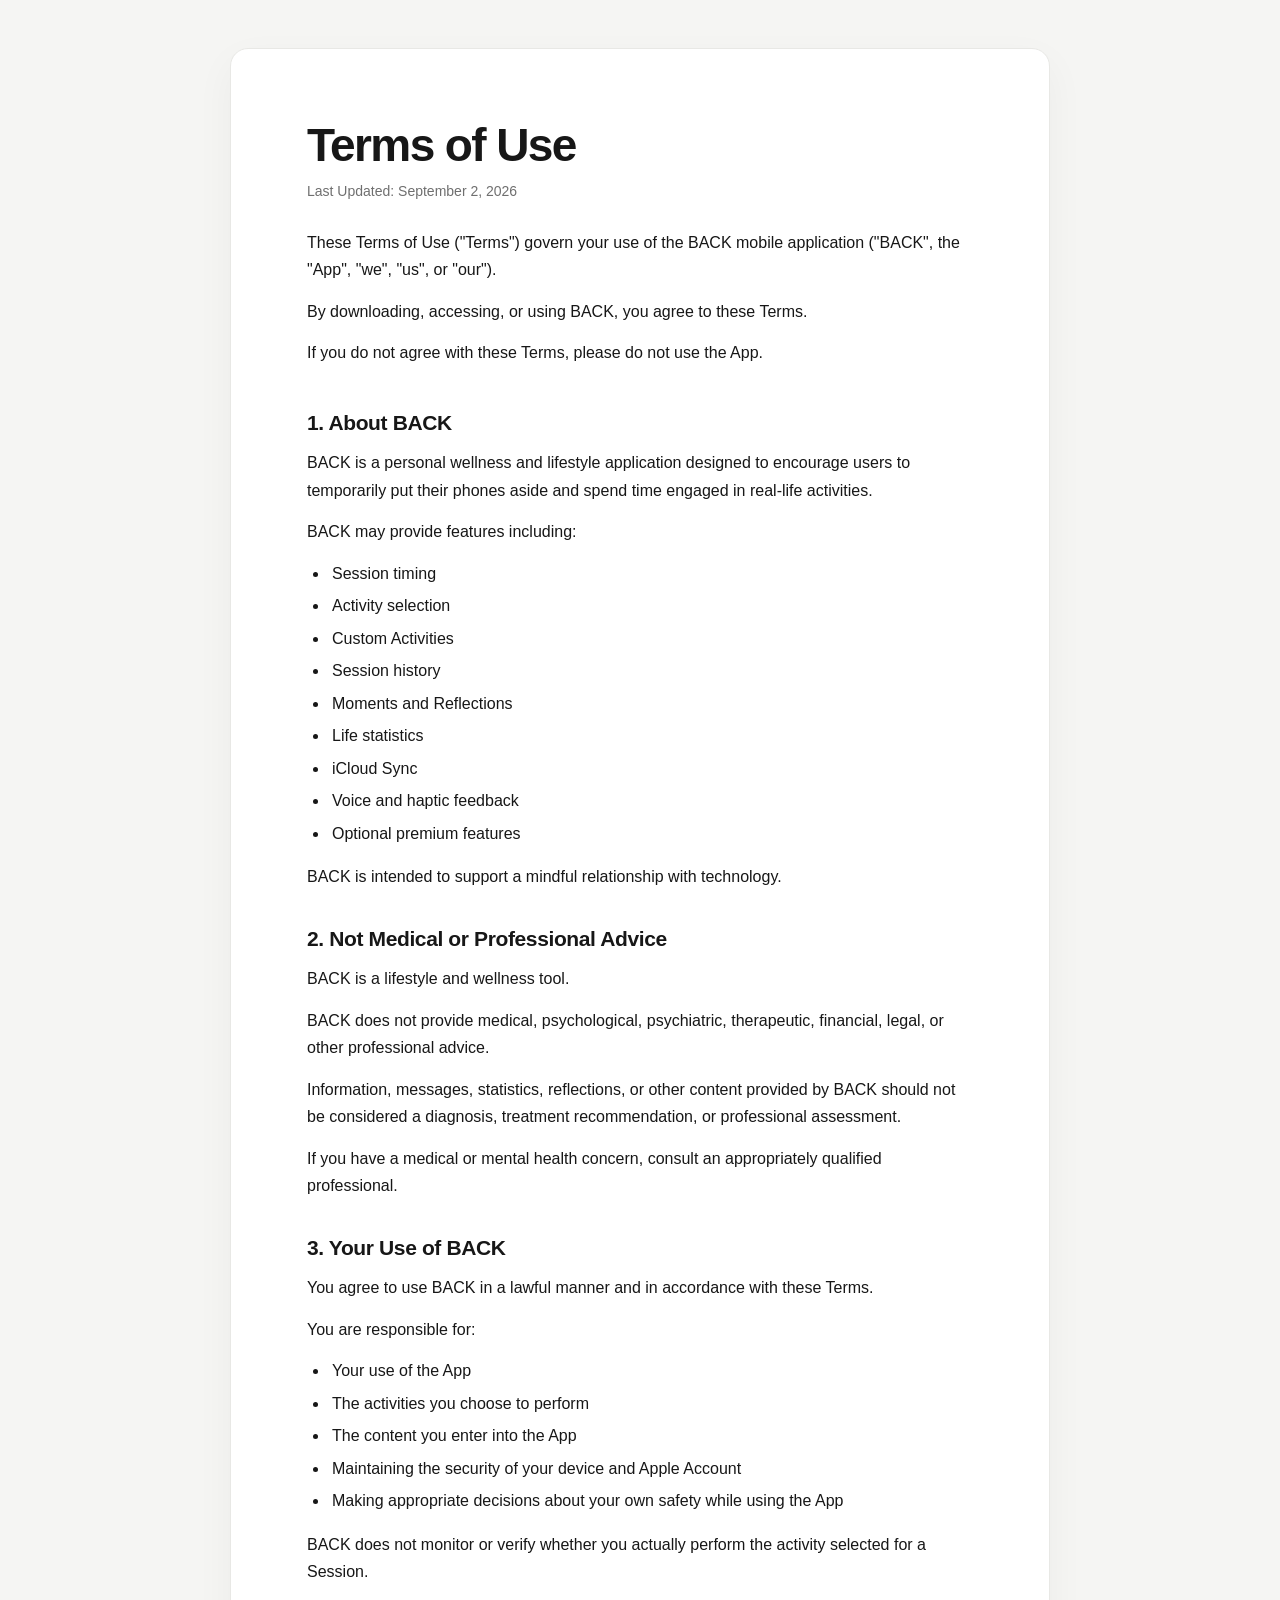
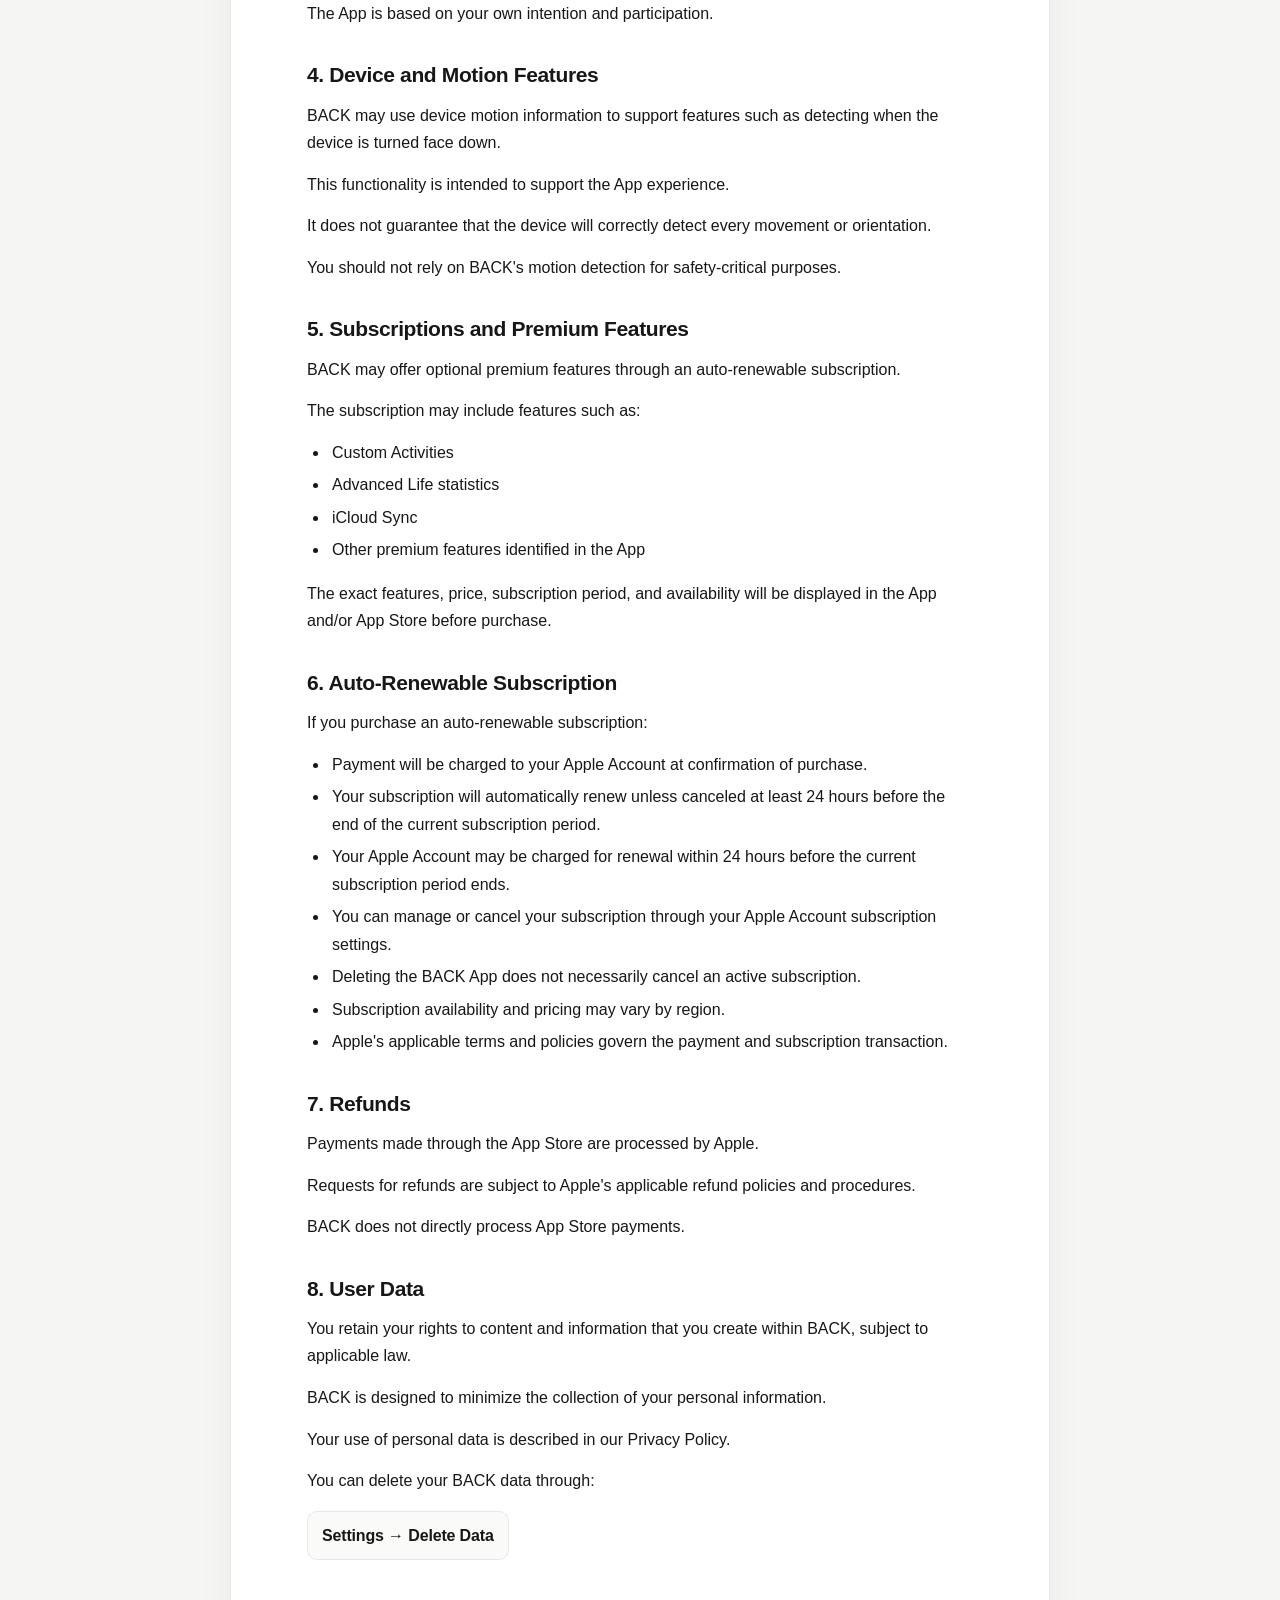
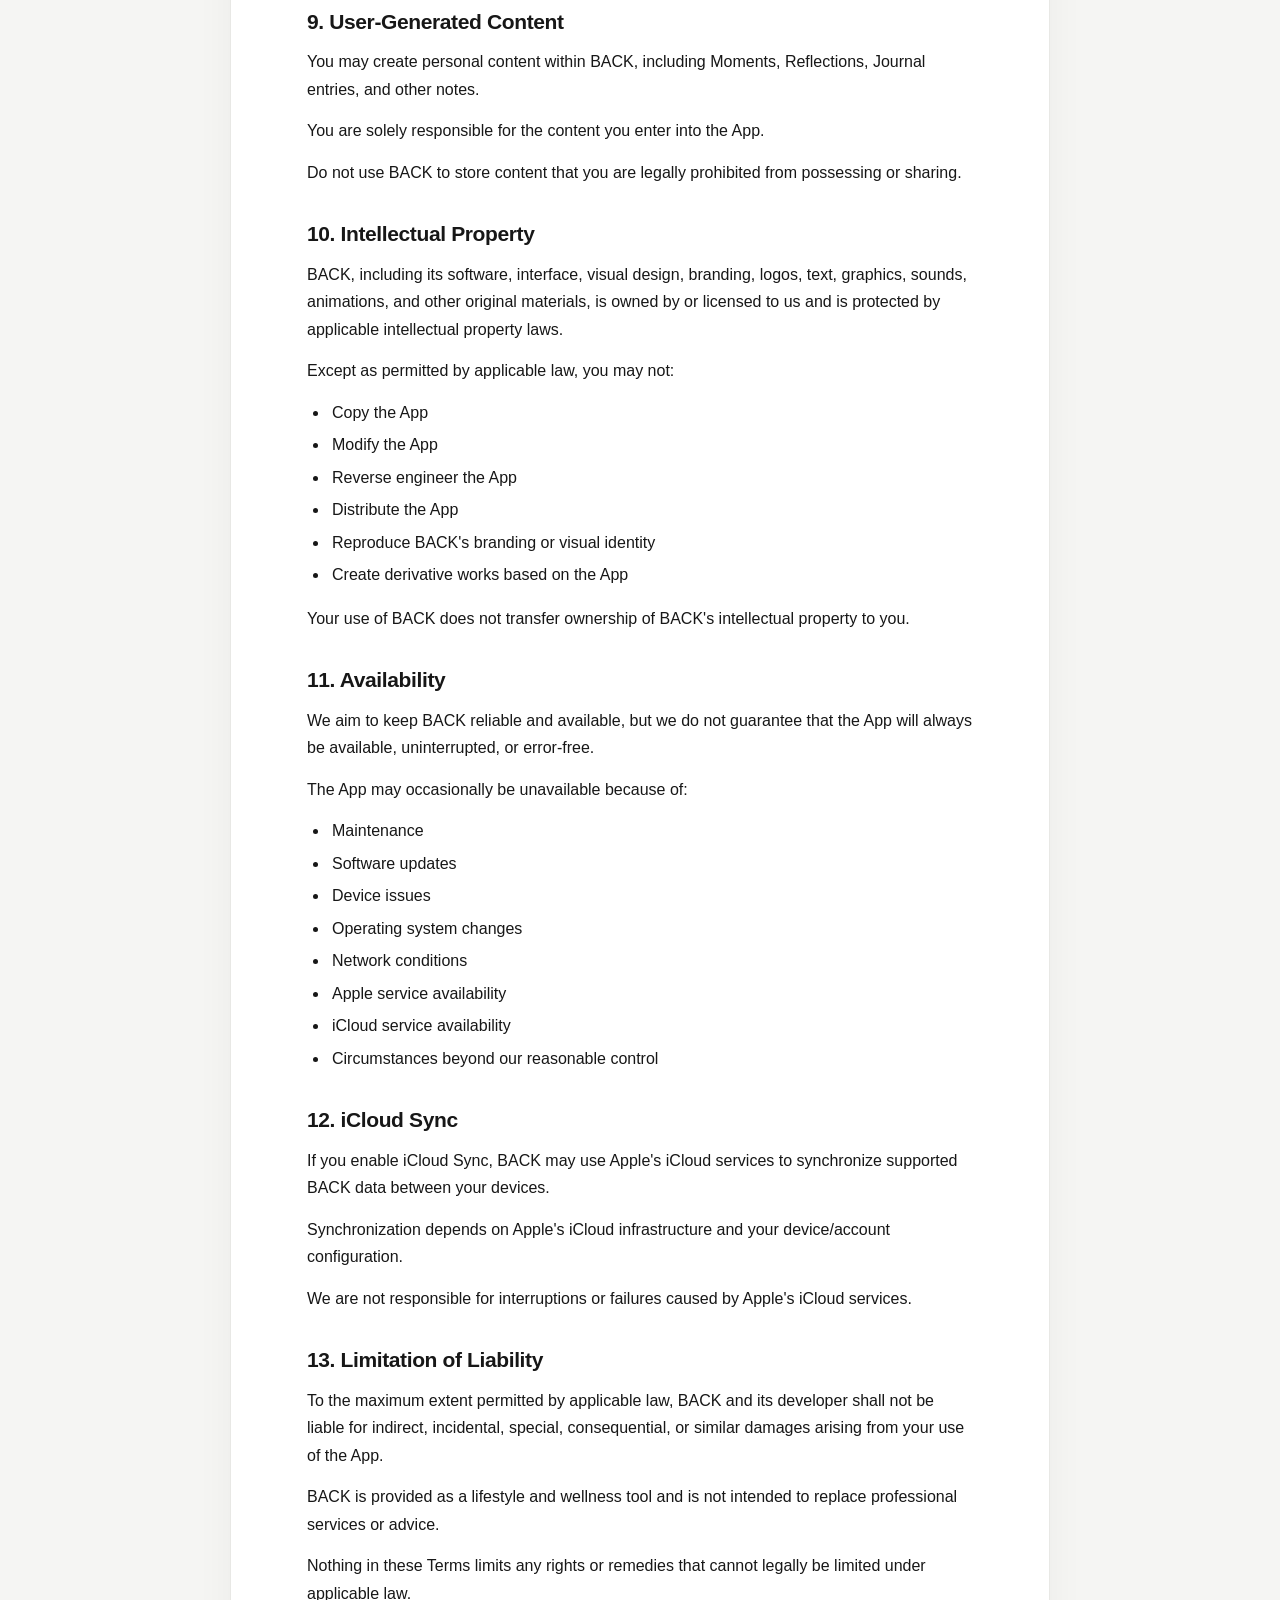
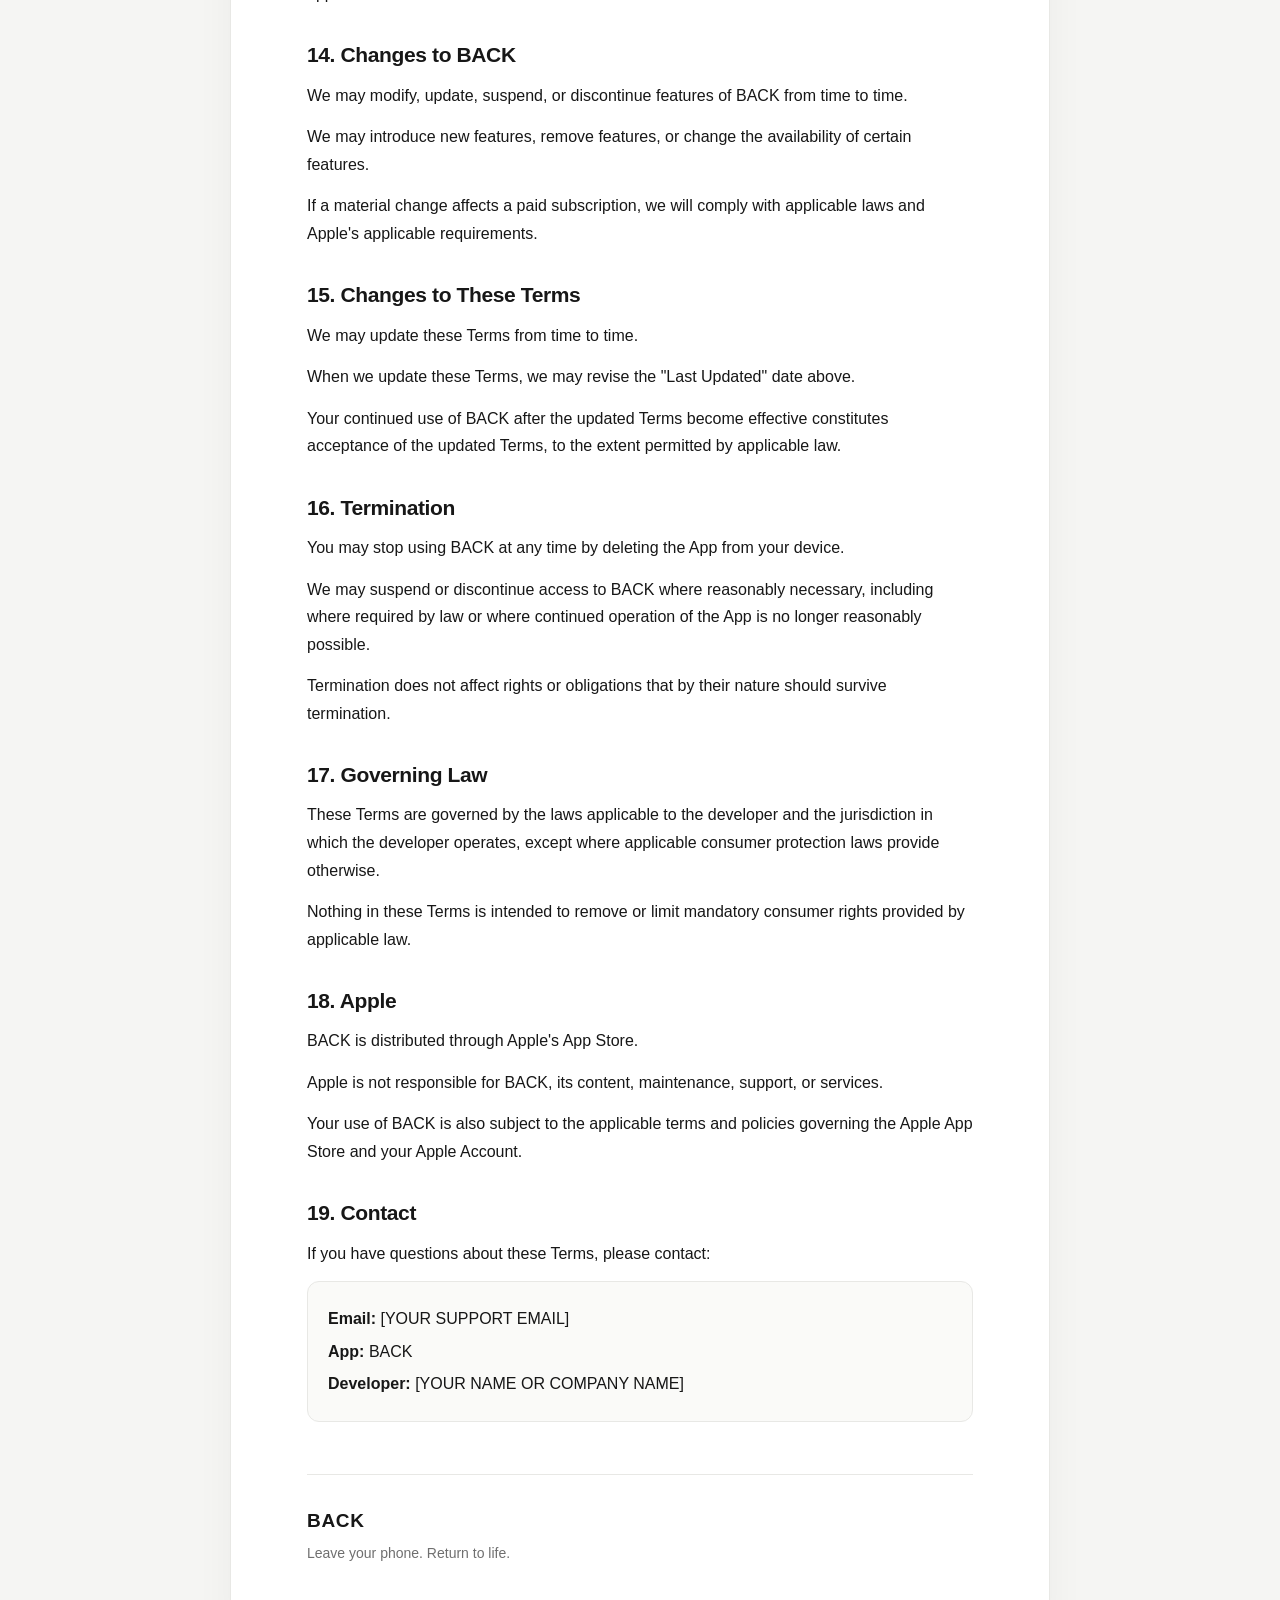
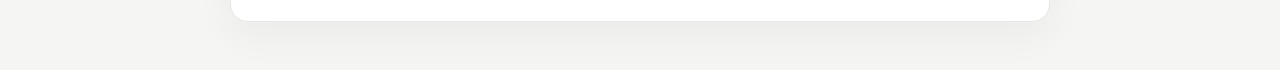
==== commit 09279a9c: "Update terms.html" ====
--- a/terms.html
+++ b/terms.html
@@ -1 +1,311 @@
-<!doctype html><html lang="en"><head><meta charset="utf-8"><meta name="viewport" content="width=device-width, initial-scale=1"><title>Terms of Use · BACK</title><meta name="description" content="Terms of Use for the BACK mobile application."><link rel="stylesheet" href="style.css"></head><body><header><a class="brand" href="index.html">BACK</a><nav aria-label="Legal"><a href="privacy.html">Privacy Policy</a><a href="terms.html">Terms of Use</a></nav></header><main><div class="layout"><aside><details open><summary>Contents</summary><a href="#section-1">1. About BACK</a><a href="#section-2">2. Not Medical or Professional Advice</a><a href="#section-3">3. Your Use of BACK</a><a href="#section-4">4. Device and Motion Features</a><a href="#section-5">5. Subscriptions and Premium Features</a><a href="#section-6">6. Auto-Renewable Subscription</a><a href="#section-7">7. Refunds</a><a href="#section-8">8. User Data</a><a href="#section-9">9. User-Generated Content</a><a href="#section-10">10. Intellectual Property</a><a href="#section-11">11. Availability</a><a href="#section-12">12. iCloud Sync</a><a href="#section-13">13. Limitation of Liability</a><a href="#section-14">14. Changes to BACK</a><a href="#section-15">15. Changes to These Terms</a><a href="#section-16">16. Termination</a><a href="#section-17">17. Governing Law</a><a href="#section-18">18. Apple</a><a href="#section-19">19. Contact</a></details></aside><article><h1>Terms of Use</h1><p class="date">Last Updated: September 2, 2026</p><p>These Terms of Use (&quot;Terms&quot;) govern your use of the BACK mobile application (&quot;BACK&quot;, the &quot;App&quot;, &quot;we&quot;, &quot;us&quot;, or &quot;our&quot;).</p><p>By downloading, accessing, or using BACK, you agree to these Terms.</p><p>If you do not agree with these Terms, please do not use the App.</p><h2 id="section-1">1. About BACK</h2><p>BACK is a personal wellness and lifestyle application designed to encourage users to temporarily put their phones aside and spend time engaged in real-life activities.</p><p>BACK may provide features including:</p><ul><li>Session timing</li><li>Activity selection</li><li>Custom Activities</li><li>Session history</li><li>Moments and Reflections</li><li>Life statistics</li><li>iCloud Sync</li><li>Voice and haptic feedback</li><li>Optional premium features</li></ul><p>BACK is intended to support a mindful relationship with technology.</p><h2 id="section-2">2. Not Medical or Professional Advice</h2><p>BACK is a lifestyle and wellness tool.</p><p>BACK does not provide medical, psychological, psychiatric, therapeutic, financial, legal, or other professional advice.</p><p>Information, messages, statistics, reflections, or other content provided by BACK should not be considered a diagnosis, treatment recommendation, or professional assessment.</p><p>If you have a medical or mental health concern, consult an appropriately qualified professional.</p><h2 id="section-3">3. Your Use of BACK</h2><p>You agree to use BACK in a lawful manner and in accordance with these Terms.</p><p>You are responsible for:</p><ul><li>Your use of the App</li><li>The activities you choose to perform</li><li>The content you enter into the App</li><li>Maintaining the security of your device and Apple Account</li><li>Making appropriate decisions about your own safety while using the App</li></ul><p>BACK does not monitor or verify whether you actually perform the activity selected for a Session.</p><p>The App is based on your own intention and participation.</p><h2 id="section-4">4. Device and Motion Features</h2><p>BACK may use device motion information to support features such as detecting when the device is turned face down.</p><p>This functionality is intended to support the App experience.</p><p>It does not guarantee that the device will correctly detect every movement or orientation.</p><p>You should not rely on BACK&#x27;s motion detection for safety-critical purposes.</p><h2 id="section-5">5. Subscriptions and Premium Features</h2><p>BACK may offer optional premium features through an auto-renewable subscription.</p><p>The subscription may include features such as:</p><ul><li>Custom Activities</li><li>Advanced Life statistics</li><li>iCloud Sync</li><li>Other premium features identified in the App</li></ul><p>The exact features, price, subscription period, and availability will be displayed in the App and/or App Store before purchase.</p><h2 id="section-6">6. Auto-Renewable Subscription</h2><p>If you purchase an auto-renewable subscription:</p><ul><li>Payment will be charged to your Apple Account at confirmation of purchase.</li><li>Your subscription will automatically renew unless canceled at least 24 hours before the end of the current subscription period.</li><li>Your Apple Account may be charged for renewal within 24 hours before the current subscription period ends.</li><li>You can manage or cancel your subscription through your Apple Account subscription settings.</li><li>Deleting the BACK App does not necessarily cancel an active subscription.</li></ul><p>Subscription availability and pricing may vary by region.</p><p>Apple&#x27;s applicable terms and policies govern the payment and subscription transaction.</p><h2 id="section-7">7. Refunds</h2><p>Payments made through the App Store are processed by Apple.</p><p>Requests for refunds are subject to Apple&#x27;s applicable refund policies and procedures.</p><p>BACK does not directly process App Store payments.</p><h2 id="section-8">8. User Data</h2><p>You retain your rights to content and information that you create within BACK, subject to applicable law.</p><p>BACK is designed to minimize the collection of your personal information.</p><p>Your use of personal data is described in our Privacy Policy.</p><p>You can delete your BACK data through:</p><p>Settings → Delete Data</p><h2 id="section-9">9. User-Generated Content</h2><p>You may create personal content within BACK, including Moments, Reflections, Journal entries, and other notes.</p><p>You are solely responsible for the content you enter into the App.</p><p>Do not use BACK to store content that you are legally prohibited from possessing or sharing.</p><h2 id="section-10">10. Intellectual Property</h2><p>BACK, including its software, interface, visual design, branding, logos, text, graphics, sounds, animations, and other original materials, is owned by or licensed to us and is protected by applicable intellectual property laws.</p><p>Except as permitted by applicable law, you may not:</p><ul><li>Copy the App</li><li>Modify the App</li><li>Reverse engineer the App</li><li>Distribute the App</li><li>Reproduce BACK&#x27;s branding or visual identity</li><li>Create derivative works based on the App</li></ul><p>Your use of BACK does not transfer ownership of BACK&#x27;s intellectual property to you.</p><h2 id="section-11">11. Availability</h2><p>We aim to keep BACK reliable and available, but we do not guarantee that the App will always be available, uninterrupted, or error-free.</p><p>The App may occasionally be unavailable because of:</p><ul><li>Maintenance</li><li>Software updates</li><li>Device issues</li><li>Operating system changes</li><li>Network conditions</li><li>Apple service availability</li><li>iCloud service availability</li><li>Circumstances beyond our reasonable control</li></ul><h2 id="section-12">12. iCloud Sync</h2><p>If you enable iCloud Sync, BACK may use Apple&#x27;s iCloud services to synchronize supported BACK data between your devices.</p><p>Synchronization depends on Apple&#x27;s iCloud infrastructure and your device/account configuration.</p><p>We are not responsible for interruptions or failures caused by Apple&#x27;s iCloud services.</p><h2 id="section-13">13. Limitation of Liability</h2><p>To the maximum extent permitted by applicable law, BACK and its developer shall not be liable for indirect, incidental, special, consequential, or similar damages arising from your use of the App.</p><p>BACK is provided as a lifestyle and wellness tool and is not intended to replace professional services or advice.</p><p>Nothing in these Terms limits any rights or remedies that cannot legally be limited under applicable law.</p><h2 id="section-14">14. Changes to BACK</h2><p>We may modify, update, suspend, or discontinue features of BACK from time to time.</p><p>We may introduce new features, remove features, or change the availability of certain features.</p><p>If a material change affects a paid subscription, we will comply with applicable laws and Apple&#x27;s applicable requirements.</p><h2 id="section-15">15. Changes to These Terms</h2><p>We may update these Terms from time to time.</p><p>When we update these Terms, we may revise the &quot;Last Updated&quot; date above.</p><p>Your continued use of BACK after the updated Terms become effective constitutes acceptance of the updated Terms, to the extent permitted by applicable law.</p><h2 id="section-16">16. Termination</h2><p>You may stop using BACK at any time by deleting the App from your device.</p><p>We may suspend or discontinue access to BACK where reasonably necessary, including where required by law or where continued operation of the App is no longer reasonably possible.</p><p>Termination does not affect rights or obligations that by their nature should survive termination.</p><h2 id="section-17">17. Governing Law</h2><p>These Terms are governed by the laws applicable to the developer and the jurisdiction in which the developer operates, except where applicable consumer protection laws provide otherwise.</p><p>Nothing in these Terms is intended to remove or limit mandatory consumer rights provided by applicable law.</p><h2 id="section-18">18. Apple</h2><p>BACK is distributed through Apple&#x27;s App Store.</p><p>Apple is not responsible for BACK, its content, maintenance, support, or services.</p><p>Your use of BACK is also subject to the applicable terms and policies governing the Apple App Store and your Apple Account.</p><h2 id="section-19">19. Contact</h2><p>If you have questions about these Terms, please contact:</p><p>Email: allanbestone@163.com</p><p>App: BACK</p><p>Developer:</p></article></div></main><footer>BACK — Leave your phone. Return to life.</footer></body></html>+<!DOCTYPE html>
+<html lang="en">
+<head>
+  <meta charset="UTF-8" />
+  <meta name="viewport" content="width=device-width, initial-scale=1.0" />
+  <meta name="color-scheme" content="light" />
+  <title>Terms of Use — BACK</title>
+  <style>
+    :root {
+      --bg: #f5f5f3;
+      --paper: #ffffff;
+      --text: #171717;
+      --muted: #6f6f6f;
+      --line: #e8e8e5;
+      --max-width: 820px;
+    }
+    * { box-sizing: border-box; }
+    html { scroll-behavior: smooth; }
+    body {
+      margin: 0;
+      background: var(--bg);
+      color: var(--text);
+      font-family: -apple-system, BlinkMacSystemFont, "SF Pro Text", "SF Pro Display", "Helvetica Neue", Arial, sans-serif;
+      font-size: 16px;
+      line-height: 1.72;
+      -webkit-font-smoothing: antialiased;
+      text-rendering: optimizeLegibility;
+    }
+    main {
+      width: min(calc(100% - 32px), var(--max-width));
+      margin: 48px auto;
+      padding: 72px 76px 56px;
+      background: var(--paper);
+      border: 1px solid var(--line);
+      border-radius: 18px;
+      box-shadow: 0 14px 40px rgba(0, 0, 0, 0.045);
+    }
+    header { margin-bottom: 42px; }
+    h1 {
+      margin: 0 0 8px;
+      font-size: clamp(34px, 5vw, 46px);
+      line-height: 1.08;
+      letter-spacing: -0.035em;
+      font-weight: 760;
+    }
+    .updated {
+      margin: 0;
+      color: var(--muted);
+      font-size: 14px;
+      font-weight: 500;
+    }
+    .intro { margin-top: 26px; }
+    section { margin-top: 34px; }
+    h2 {
+      margin: 0 0 12px;
+      font-size: 21px;
+      line-height: 1.35;
+      letter-spacing: -0.018em;
+      font-weight: 740;
+    }
+    p { margin: 0 0 14px; }
+    ul { margin: 10px 0 16px; padding-left: 22px; }
+    li { margin: 5px 0; padding-left: 3px; }
+    .path {
+      display: inline-block;
+      margin: 2px 0 14px;
+      padding: 10px 14px;
+      border: 1px solid var(--line);
+      border-radius: 10px;
+      background: #fafaf8;
+      font-weight: 650;
+      letter-spacing: -0.01em;
+    }
+    .contact {
+      padding: 18px 20px;
+      border: 1px solid var(--line);
+      border-radius: 12px;
+      background: #fafaf8;
+    }
+    .contact p { margin: 5px 0; }
+    footer {
+      margin-top: 52px;
+      padding-top: 30px;
+      border-top: 1px solid var(--line);
+    }
+    .brand {
+      margin: 0 0 3px;
+      font-size: 19px;
+      font-weight: 760;
+      letter-spacing: 0.035em;
+    }
+    .tagline {
+      margin: 0;
+      color: var(--muted);
+      font-size: 14px;
+    }
+    @media (max-width: 700px) {
+      body { background: var(--paper); font-size: 15.5px; }
+      main {
+        width: 100%;
+        margin: 0;
+        padding: 42px 22px 38px;
+        border: 0;
+        border-radius: 0;
+        box-shadow: none;
+      }
+      header { margin-bottom: 34px; }
+      section { margin-top: 30px; }
+      h2 { font-size: 20px; }
+    }
+    @media print {
+      body { background: #fff; }
+      main {
+        width: 100%;
+        max-width: none;
+        margin: 0;
+        padding: 0;
+        border: 0;
+        border-radius: 0;
+        box-shadow: none;
+      }
+    }
+  </style>
+</head>
+<body>
+  <main>
+    <header>
+      <h1>Terms of Use</h1>
+      <p class="updated">Last Updated: September 2, 2026</p>
+      <div class="intro">
+        <p>These Terms of Use ("Terms") govern your use of the BACK mobile application ("BACK", the "App", "we", "us", or "our").</p>
+        <p>By downloading, accessing, or using BACK, you agree to these Terms.</p>
+        <p>If you do not agree with these Terms, please do not use the App.</p>
+      </div>
+    </header>
+
+    <section>
+      <h2>1. About BACK</h2>
+      <p>BACK is a personal wellness and lifestyle application designed to encourage users to temporarily put their phones aside and spend time engaged in real-life activities.</p>
+      <p>BACK may provide features including:</p>
+      <ul>
+        <li>Session timing</li><li>Activity selection</li><li>Custom Activities</li><li>Session history</li>
+        <li>Moments and Reflections</li><li>Life statistics</li><li>iCloud Sync</li>
+        <li>Voice and haptic feedback</li><li>Optional premium features</li>
+      </ul>
+      <p>BACK is intended to support a mindful relationship with technology.</p>
+    </section>
+
+    <section>
+      <h2>2. Not Medical or Professional Advice</h2>
+      <p>BACK is a lifestyle and wellness tool.</p>
+      <p>BACK does not provide medical, psychological, psychiatric, therapeutic, financial, legal, or other professional advice.</p>
+      <p>Information, messages, statistics, reflections, or other content provided by BACK should not be considered a diagnosis, treatment recommendation, or professional assessment.</p>
+      <p>If you have a medical or mental health concern, consult an appropriately qualified professional.</p>
+    </section>
+
+    <section>
+      <h2>3. Your Use of BACK</h2>
+      <p>You agree to use BACK in a lawful manner and in accordance with these Terms.</p>
+      <p>You are responsible for:</p>
+      <ul>
+        <li>Your use of the App</li><li>The activities you choose to perform</li><li>The content you enter into the App</li>
+        <li>Maintaining the security of your device and Apple Account</li>
+        <li>Making appropriate decisions about your own safety while using the App</li>
+      </ul>
+      <p>BACK does not monitor or verify whether you actually perform the activity selected for a Session.</p>
+      <p>The App is based on your own intention and participation.</p>
+    </section>
+
+    <section>
+      <h2>4. Device and Motion Features</h2>
+      <p>BACK may use device motion information to support features such as detecting when the device is turned face down.</p>
+      <p>This functionality is intended to support the App experience.</p>
+      <p>It does not guarantee that the device will correctly detect every movement or orientation.</p>
+      <p>You should not rely on BACK's motion detection for safety-critical purposes.</p>
+    </section>
+
+    <section>
+      <h2>5. Subscriptions and Premium Features</h2>
+      <p>BACK may offer optional premium features through an auto-renewable subscription.</p>
+      <p>The subscription may include features such as:</p>
+      <ul>
+        <li>Custom Activities</li><li>Advanced Life statistics</li><li>iCloud Sync</li><li>Other premium features identified in the App</li>
+      </ul>
+      <p>The exact features, price, subscription period, and availability will be displayed in the App and/or App Store before purchase.</p>
+    </section>
+
+    <section>
+      <h2>6. Auto-Renewable Subscription</h2>
+      <p>If you purchase an auto-renewable subscription:</p>
+      <ul>
+        <li>Payment will be charged to your Apple Account at confirmation of purchase.</li>
+        <li>Your subscription will automatically renew unless canceled at least 24 hours before the end of the current subscription period.</li>
+        <li>Your Apple Account may be charged for renewal within 24 hours before the current subscription period ends.</li>
+        <li>You can manage or cancel your subscription through your Apple Account subscription settings.</li>
+        <li>Deleting the BACK App does not necessarily cancel an active subscription.</li>
+        <li>Subscription availability and pricing may vary by region.</li>
+        <li>Apple's applicable terms and policies govern the payment and subscription transaction.</li>
+      </ul>
+    </section>
+
+    <section>
+      <h2>7. Refunds</h2>
+      <p>Payments made through the App Store are processed by Apple.</p>
+      <p>Requests for refunds are subject to Apple's applicable refund policies and procedures.</p>
+      <p>BACK does not directly process App Store payments.</p>
+    </section>
+
+    <section>
+      <h2>8. User Data</h2>
+      <p>You retain your rights to content and information that you create within BACK, subject to applicable law.</p>
+      <p>BACK is designed to minimize the collection of your personal information.</p>
+      <p>Your use of personal data is described in our Privacy Policy.</p>
+      <p>You can delete your BACK data through:</p>
+      <div class="path">Settings → Delete Data</div>
+    </section>
+
+    <section>
+      <h2>9. User-Generated Content</h2>
+      <p>You may create personal content within BACK, including Moments, Reflections, Journal entries, and other notes.</p>
+      <p>You are solely responsible for the content you enter into the App.</p>
+      <p>Do not use BACK to store content that you are legally prohibited from possessing or sharing.</p>
+    </section>
+
+    <section>
+      <h2>10. Intellectual Property</h2>
+      <p>BACK, including its software, interface, visual design, branding, logos, text, graphics, sounds, animations, and other original materials, is owned by or licensed to us and is protected by applicable intellectual property laws.</p>
+      <p>Except as permitted by applicable law, you may not:</p>
+      <ul>
+        <li>Copy the App</li><li>Modify the App</li><li>Reverse engineer the App</li><li>Distribute the App</li>
+        <li>Reproduce BACK's branding or visual identity</li><li>Create derivative works based on the App</li>
+      </ul>
+      <p>Your use of BACK does not transfer ownership of BACK's intellectual property to you.</p>
+    </section>
+
+    <section>
+      <h2>11. Availability</h2>
+      <p>We aim to keep BACK reliable and available, but we do not guarantee that the App will always be available, uninterrupted, or error-free.</p>
+      <p>The App may occasionally be unavailable because of:</p>
+      <ul>
+        <li>Maintenance</li><li>Software updates</li><li>Device issues</li><li>Operating system changes</li>
+        <li>Network conditions</li><li>Apple service availability</li><li>iCloud service availability</li>
+        <li>Circumstances beyond our reasonable control</li>
+      </ul>
+    </section>
+
+    <section>
+      <h2>12. iCloud Sync</h2>
+      <p>If you enable iCloud Sync, BACK may use Apple's iCloud services to synchronize supported BACK data between your devices.</p>
+      <p>Synchronization depends on Apple's iCloud infrastructure and your device/account configuration.</p>
+      <p>We are not responsible for interruptions or failures caused by Apple's iCloud services.</p>
+    </section>
+
+    <section>
+      <h2>13. Limitation of Liability</h2>
+      <p>To the maximum extent permitted by applicable law, BACK and its developer shall not be liable for indirect, incidental, special, consequential, or similar damages arising from your use of the App.</p>
+      <p>BACK is provided as a lifestyle and wellness tool and is not intended to replace professional services or advice.</p>
+      <p>Nothing in these Terms limits any rights or remedies that cannot legally be limited under applicable law.</p>
+    </section>
+
+    <section>
+      <h2>14. Changes to BACK</h2>
+      <p>We may modify, update, suspend, or discontinue features of BACK from time to time.</p>
+      <p>We may introduce new features, remove features, or change the availability of certain features.</p>
+      <p>If a material change affects a paid subscription, we will comply with applicable laws and Apple's applicable requirements.</p>
+    </section>
+
+    <section>
+      <h2>15. Changes to These Terms</h2>
+      <p>We may update these Terms from time to time.</p>
+      <p>When we update these Terms, we may revise the "Last Updated" date above.</p>
+      <p>Your continued use of BACK after the updated Terms become effective constitutes acceptance of the updated Terms, to the extent permitted by applicable law.</p>
+    </section>
+
+    <section>
+      <h2>16. Termination</h2>
+      <p>You may stop using BACK at any time by deleting the App from your device.</p>
+      <p>We may suspend or discontinue access to BACK where reasonably necessary, including where required by law or where continued operation of the App is no longer reasonably possible.</p>
+      <p>Termination does not affect rights or obligations that by their nature should survive termination.</p>
+    </section>
+
+    <section>
+      <h2>17. Governing Law</h2>
+      <p>These Terms are governed by the laws applicable to the developer and the jurisdiction in which the developer operates, except where applicable consumer protection laws provide otherwise.</p>
+      <p>Nothing in these Terms is intended to remove or limit mandatory consumer rights provided by applicable law.</p>
+    </section>
+
+    <section>
+      <h2>18. Apple</h2>
+      <p>BACK is distributed through Apple's App Store.</p>
+      <p>Apple is not responsible for BACK, its content, maintenance, support, or services.</p>
+      <p>Your use of BACK is also subject to the applicable terms and policies governing the Apple App Store and your Apple Account.</p>
+    </section>
+
+    <section>
+      <h2>19. Contact</h2>
+      <p>If you have questions about these Terms, please contact:</p>
+      <div class="contact">
+        <p><strong>Email:</strong> [YOUR SUPPORT EMAIL]</p>
+        <p><strong>App:</strong> BACK</p>
+        <p><strong>Developer:</strong> [YOUR NAME OR COMPANY NAME]</p>
+      </div>
+    </section>
+
+    <footer>
+      <p class="brand">BACK</p>
+      <p class="tagline">Leave your phone. Return to life.</p>
+    </footer>
+  </main>
+</body>
+</html>
